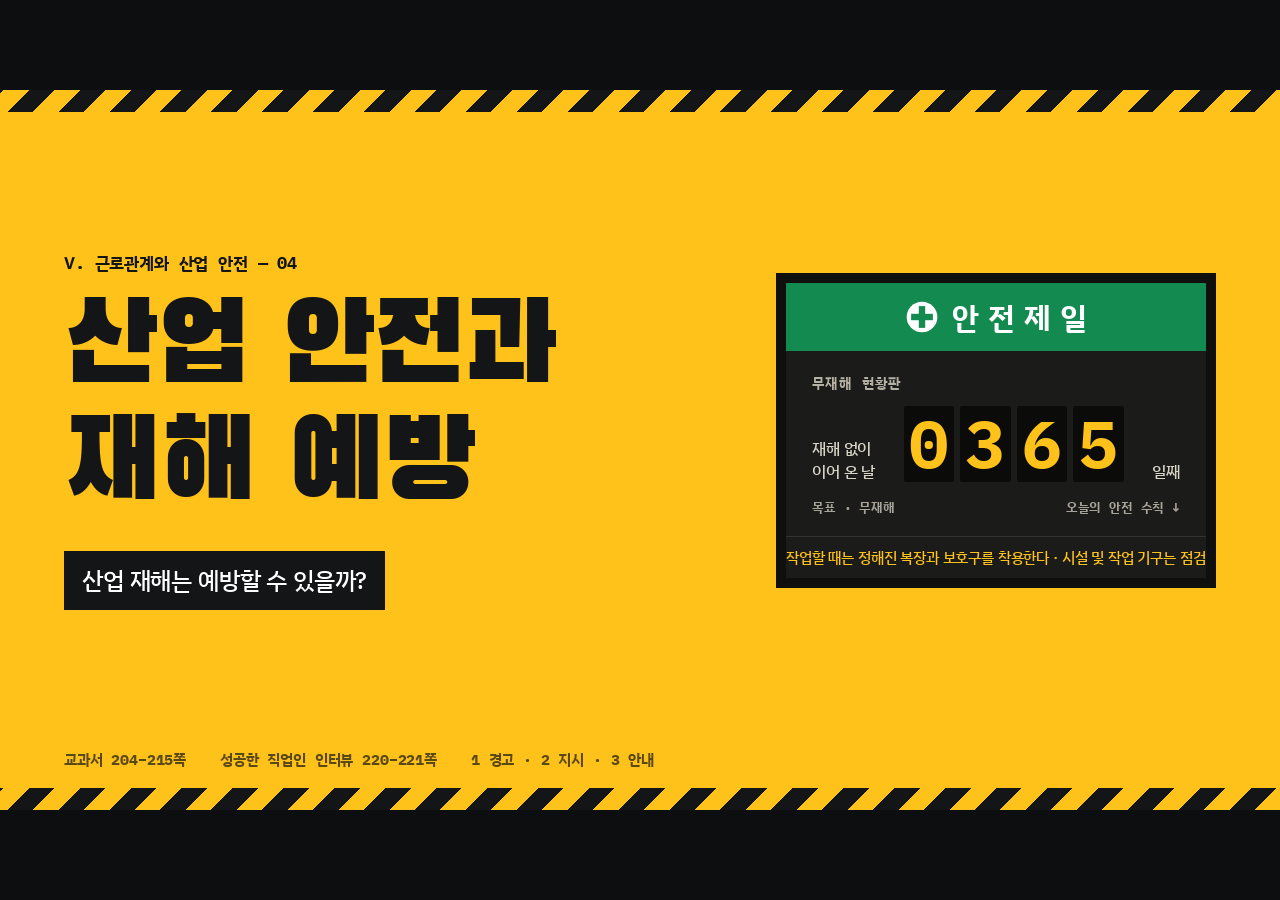
==== 3/index.html @ 1e66ebab "feat: 3차 발표 슬라이드를 추가한다 Co-Authored-By: Claude Opus 5.5 <noreply@anthropic.com>" ====
<!DOCTYPE html>
<html lang="ko">
<head>
<meta charset="UTF-8">
<meta name="viewport" content="width=device-width, initial-scale=1">
<title>산업 안전과 재해 예방</title>
<link rel="preconnect" href="https://fonts.googleapis.com">
<link rel="preconnect" href="https://fonts.gstatic.com" crossorigin>
<link rel="stylesheet" href="https://fonts.googleapis.com/css2?family=Black+Han+Sans&family=IBM+Plex+Mono:wght@500;700&family=IBM+Plex+Sans+KR:wght@400;500;700&family=Nanum+Pen+Script&display=swap">
<link rel="stylesheet" href="style.css">
</head>
<body>

<!-- 안전 표지 모양: 경고(삼각형) · 금지(빗금 원) · 지시(파란 원) · 안내(초록 사각형) -->
<svg width="0" height="0" style="position:absolute" aria-hidden="true">
  <symbol id="sg-warn" viewBox="0 0 100 90"><polygon points="50,7 95,84 5,84" fill="#ffc21a" stroke="#141517" stroke-width="7" stroke-linejoin="round"/></symbol>
  <symbol id="sg-warn-x" viewBox="0 0 100 90"><polygon points="50,7 95,84 5,84" fill="#ffc21a" stroke="#141517" stroke-width="7" stroke-linejoin="round"/><rect x="45" y="33" width="10" height="28" rx="2" fill="#141517"/><circle cx="50" cy="71" r="5.5" fill="#141517"/></symbol>
  <symbol id="sg-ban" viewBox="0 0 100 100"><circle cx="50" cy="50" r="42" fill="#fff" stroke="#e5483b" stroke-width="12"/><line x1="21" y1="21" x2="79" y2="79" stroke="#e5483b" stroke-width="12"/></symbol>
  <symbol id="sg-order" viewBox="0 0 100 100"><circle cx="50" cy="50" r="47" fill="#1f63c4"/><circle cx="50" cy="50" r="38" fill="none" stroke="#fff" stroke-width="4"/></symbol>
  <symbol id="sg-order-x" viewBox="0 0 100 100"><circle cx="50" cy="50" r="47" fill="#1f63c4"/><circle cx="50" cy="50" r="37" fill="none" stroke="#fff" stroke-width="5"/><rect x="45" y="27" width="10" height="30" rx="2" fill="#fff"/><circle cx="50" cy="69" r="5.5" fill="#fff"/></symbol>
  <symbol id="sg-guide" viewBox="0 0 100 100"><rect x="3" y="3" width="94" height="94" rx="6" fill="#128a50"/><rect x="12" y="12" width="76" height="76" rx="3" fill="none" stroke="#fff" stroke-width="4"/></symbol>
  <symbol id="sg-guide-x" viewBox="0 0 100 100"><rect x="3" y="3" width="94" height="94" rx="6" fill="#128a50"/><rect x="41" y="20" width="18" height="60" fill="#fff"/><rect x="20" y="41" width="60" height="18" fill="#fff"/></symbol>
  <symbol id="cross" viewBox="0 0 100 100"><circle cx="50" cy="50" r="48" fill="#fff"/><rect x="40" y="16" width="20" height="68" fill="#128a50"/><rect x="16" y="40" width="68" height="20" fill="#128a50"/></symbol>
</svg>

<div id="viewport">
<div id="stage">
<div class="wipe" id="wipe"></div>

<!-- 01 표지 -->
<section class="slide cover" data-title="표지" data-hook="board">
  <div class="hazard"></div>
  <div class="cov">
    <div>
      <div class="cov-kicker">Ⅴ. 근로관계와 산업 안전 — 04</div>
      <h1 class="cov-title" data-split>산업 안전과 재해 예방</h1>
      <p class="cov-q">산업 재해는 예방할 수 있을까?</p>
    </div>
    <div class="board">
      <div class="board-hd"><svg class="cross"><use href="#cross"/></svg>안전제일</div>
      <div class="board-body">
        <div class="board-label">무재해 현황판</div>
        <div class="board-row">
          <span class="board-cap">재해 없이<br>이어 온 날</span>
          <span class="odo" data-to="0365"></span>
          <span class="board-cap">일째</span>
        </div>
        <div class="board-foot"><span>목표 · 무재해</span><span>오늘의 안전 수칙 ↓</span></div>
      </div>
      <div class="ticker"><div class="ticker-track">
        <span>작업할 때는 정해진 복장과 보호구를 착용한다 · 시설 및 작업 기구는 점검 후 사용한다 · 작업장 주위 환경은 항상 정리한다 · 모든 전선은 전기가 통한다고 생각하고 주의한다 ·</span>
        <span>작업할 때는 정해진 복장과 보호구를 착용한다 · 시설 및 작업 기구는 점검 후 사용한다 · 작업장 주위 환경은 항상 정리한다 · 모든 전선은 전기가 통한다고 생각하고 주의한다 ·</span>
      </div></div>
    </div>
  </div>
  <div class="cov-info"><span>교과서 204–215쪽</span><span>성공한 직업인 인터뷰 220–221쪽</span><span>1 경고 · 2 지시 · 3 안내</span></div>
  <div class="hazard"></div>
</section>

<!-- 02 학습 목표 -->
<section class="slide" data-title="학습 목표">
  <aside class="rail">
    <div class="rail-top"><span class="rail-no"></span><span class="rail-sec">04 산업 안전과<br>재해 예방</span></div>
    <h1 class="rail-title" data-split>오늘 배울 세 가지</h1>
    <div class="rail-foot"><div class="rail-pg"><span>p.204</span></div><div class="rail-prog"></div></div>
  </aside>
  <main class="body center">
    <div class="grid" style="gap:12px">
      <div class="plate goal"><svg class="sg" viewBox="0 0 100 90"><use href="#sg-warn"/></svg><div><span class="tag" style="color:var(--warn)">01 · 경고 노랑</span><div class="t">안전사고의 형태와 원인을 알고 안전 수칙 및 안전 대책을 수립할 수 있다.</div></div></div>
      <div class="plate goal"><svg class="sg"><use href="#sg-order"/></svg><div><span class="tag" style="color:var(--order-hi)">02 · 지시 파랑</span><div class="t">산업 재해의 개념을 알고 예방 원칙과 대책을 수립할 수 있다.</div></div></div>
      <div class="plate goal"><svg class="sg"><use href="#sg-guide"/></svg><div><span class="tag" style="color:var(--guide-hi)">03 · 안내 초록</span><div class="t">산업 재해의 종류를 알고 산업 재해 처리 방법을 제시할 수 있다.</div></div></div>
    </div>
  </main>
</section>

<!-- 03 하인리히 법칙 -->
<section class="slide" data-title="하인리히 법칙" data-hook="heinrich">
  <aside class="rail">
    <div class="rail-top"><span class="rail-no"></span><span class="rail-sec">생각 열기</span></div>
    <h1 class="rail-title" data-split>1 : 29 : 300 하인리히 법칙</h1>
    <div class="rail-foot"><div class="rail-pg"><span>p.204</span><svg class="sg" viewBox="0 0 100 90"><use href="#sg-warn-x"/></svg></div><div class="rail-prog"></div></div>
  </aside>
  <main class="body center">
    <p class="small" style="margin-bottom:18px">1931년 미국의 보험 회사에 근무하던 <strong>하인리히</strong>가 산업 재해 사례를 분석해 발견한 통계적 규칙</p>
    <div class="hein">
      <ol class="hein-list">
        <li class="b300" data-build><span class="n" data-count="300" data-dur="1500">0</span><span class="k">무상해 사고<small>잠재적 징후 · NON-INJURY</small></span></li>
        <li class="b29" data-build><span class="n" data-count="29" data-dur="700">0</span><span class="k">경미한 부상<small>작은 사고 · MINOR INJURIES</small></span></li>
        <li class="b1" data-build><span class="n">1</span><span class="k">대형 참사<small>큰 사고 · MAJOR INJURY</small></span></li>
      </ol>
      <div>
        <div class="dots">
          <div class="grid-d"></div>
          <svg viewBox="0 0 400 300" id="dots29"></svg>
          <span class="ring" id="ring"></span>
          <span class="red" id="red"></span>
          <div class="veil"></div>
        </div>
        <div class="dots-cap"><span>● 300</span><span style="color:var(--orange)">● 29</span><span style="color:var(--ban)">● 1</span></div>
      </div>
    </div>
    <div class="hein-note" data-build><p>큰 사고 전에는 같은 원인으로 <b>수십 번의 작은 사고와 수백 번의 징후</b>가 먼저 나타난다. 예방할 기회를 무시했기 때문에 더 큰 참사가 일어난다. → <b>사전 대응의 필요성</b></p></div>
  </main>
</section>

<!-- 04 단원 1 -->
<section class="slide section" data-title="1. 안전사고의 형태와 대책" data-sec="warn">
  <div class="hazard"></div>
  <div class="sec-inner">
    <div class="sec-left">
      <div class="sec-kicker">PART 1 · 경고 · p.205–209</div>
      <div class="sec-big">01</div>
      <h1 class="sec-title" data-split>안전사고의 형태와 대책</h1>
      <p class="sec-think"><b>THINK</b>자주 발생하는 산업 안전사고는 무엇일까?</p>
    </div>
    <div class="sec-right">
      <div class="sec-sign"><svg viewBox="0 0 100 90"><use href="#sg-warn-x"/></svg></div>
      <ol class="sec-toc"><li>안전사고의 원인</li><li>안전 보건 표지</li><li>안전 수칙</li><li>사고 형태별 대책</li><li>탐구</li></ol>
    </div>
  </div>
  <div class="hazard"></div>
</section>

<!-- 05 안전사고의 원인 -->
<section class="slide" data-title="안전사고의 원인" data-sec="warn">
  <aside class="rail">
    <div class="rail-top"><span class="rail-no"></span><span class="rail-sec">1 안전사고의<br>형태와 대책</span></div>
    <h1 class="rail-title" data-split>안전사고는 왜 일어날까?</h1>
    <div class="rail-foot"><div class="rail-pg"><span>p.205</span></div><div class="rail-prog"></div></div>
  </aside>
  <main class="body">
    <p class="lead"><strong>안전사고</strong>란 위험이 발생할 수 있는 공장이나 작업장 등에서 <span class="hl">안전 교육이 부족</span>하거나 <span class="hl">사람의 부주의</span>로 발생하는 사고이다. 미리 준비하고 관련 사항을 충분히 숙지한다면 예방할 수 있다.</p>
    <div class="cause">
      <div class="plate" data-build><span class="tag">FACTOR 1</span><h2>인적 요인</h2><p>근로자의 부주의, 체력 저하 등</p></div>
      <div class="plate" data-build><span class="tag">FACTOR 2</span><h2>환경적 요인</h2><p>작업장 내 시설의 결함 및 노후화, 생산 공정의 오류 등</p></div>
      <div class="plate" data-build><span class="tag">FACTOR 3</span><h2>관리적 요인</h2><p>안전 교육 부족, 작업 관리 불량, 결격자 채용 등</p></div>
    </div>
    <div class="term" style="margin-top:auto"><span class="tt">부주의</span><p>안전 장치 점검 소홀, 위험 장소 접근, 보호구 미착용 등</p></div>
  </main>
</section>

<!-- 06 안전 보건 표지 -->
<section class="slide" data-title="안전 보건 표지" data-sec="warn">
  <aside class="rail">
    <div class="rail-top"><span class="rail-no"></span><span class="rail-sec">1 안전사고의<br>형태와 대책</span></div>
    <h1 class="rail-title" data-split>표지의 색에는 뜻이 있다</h1>
    <div class="rail-foot"><div class="rail-pg"><span>p.205</span></div><div class="rail-prog"></div></div>
  </aside>
  <main class="body">
    <p class="lead" style="font-size:21px"><strong>산업 안전의 목적</strong> — 작업장의 안전을 도모하여 근로자를 재해로부터 보호하고 기업의 손실을 방지하는 것. 그래서 위험한 곳에는 <span class="hl">안전 보건 표지</span>를 단다.</p>
    <div class="signs">
      <div class="sign-card" style="--c:var(--ban)"><svg class="sg"><use href="#sg-ban"/></svg><h3>금지</h3><p>하면 안 되는 행동</p><span class="ex">예) 출입 금지, 화기 금지</span></div>
      <div class="sign-card" style="--c:var(--warn)"><svg class="sg" viewBox="0 0 100 90"><use href="#sg-warn-x"/></svg><h3>경고</h3><p>위험이 있으니 주의할 것</p><span class="ex">예) 감전 위험, 낙하물 경고</span></div>
      <div class="sign-card" style="--c:var(--order-hi)"><svg class="sg"><use href="#sg-order-x"/></svg><h3>지시</h3><p>반드시 해야 하는 행동</p><span class="ex">예) 안전모 착용, 보안경 착용</span></div>
      <div class="sign-card" style="--c:var(--guide-hi)"><svg class="sg"><use href="#sg-guide-x"/></svg><h3>안내</h3><p>안전과 관련된 위치 안내</p><span class="ex">예) 응급 구호, 비상구</span></div>
    </div>
    <div class="term" style="margin-top:auto"><span class="tt">안전 보건 표지</span><p>근로자의 안전과 보건을 위한 지시·안내 등을 그림·기호·글자로 표시한 것. 산업 재해를 일으킬 우려가 있는 작업장의 특정 장소와 물체에 설치·부착한다.</p></div>
  </main>
</section>

<!-- 07 일반 안전 수칙 -->
<section class="slide" data-title="일반 안전 수칙" data-sec="warn">
  <aside class="rail">
    <div class="rail-top"><span class="rail-no"></span><span class="rail-sec">1 안전사고의<br>형태와 대책</span></div>
    <h1 class="rail-title" data-split>이것만은 꼭 지켜 주세요</h1>
    <div class="rail-foot"><div class="rail-pg"><span>p.205</span></div><div class="rail-prog"></div></div>
  </aside>
  <main class="body center">
    <p class="small muted" style="margin-bottom:14px">안전은 아무리 강조해도 지나치지 않으니, 작은 규칙이라도 반드시 준수해야 한다.</p>
    <ol class="checks">
      <li><span class="box"></span><span><span class="num">01</span>작업할 때는 정해진 복장과 보호구를 착용한다.</span></li>
      <li><span class="box"></span><span><span class="num">02</span>시설 및 작업 기구는 점검 후 사용한다.</span></li>
      <li><span class="box"></span><span><span class="num">03</span>작업장 주위 환경은 항상 정리한다.</span></li>
      <li><span class="box"></span><span><span class="num">04</span>인화 물질이나 폭발물이 있는 장소에서는 절대 화기 취급을 하지 않는다.</span></li>
      <li><span class="box"></span><span><span class="num">05</span>위험 표시 구역은 담당자 외에는 허가 없이 출입하지 않는다.</span></li>
      <li><span class="box"></span><span><span class="num">06</span>모든 기계는 담당자 이외에는 취급하지 않는다.</span></li>
      <li><span class="box"></span><span><span class="num">07</span>현장에서는 장난하거나 뛰어다녀서는 안 된다.</span></li>
      <li><span class="box"></span><span><span class="num">08</span>모든 전선은 전기가 통한다고 생각하고 주의한다.</span></li>
      <li><span class="box"></span><span><span class="num">09</span>기계 가동 중 기계에 대한 청소, 정비, 칩 제거 등을 하지 않는다.</span></li>
      <li><span class="box"></span><span><span class="num">10</span>사전 승인 없이 화기 취급은 절대 하지 않는다.</span></li>
      <li><span class="box"></span><span><span class="num">11</span>작업대와 공구함, 서랍 등은 항상 정리정돈한다.</span></li>
      <li><span class="box"></span><span><span class="num">12</span>교대 시에는 작업 내용을 확실하게 인수인계한다.</span></li>
    </ol>
  </main>
</section>

<!-- 08 다양한 안전 수칙 ① -->
<section class="slide" data-title="다양한 안전 수칙 ①" data-sec="warn">
  <aside class="rail">
    <div class="rail-top"><span class="rail-no"></span><span class="rail-sec">알아보기<br>다양한 안전 수칙</span></div>
    <h1 class="rail-title" data-split>현장마다 다른 안전 수칙 ①</h1>
    <div class="rail-foot"><div class="rail-pg"><span>p.206</span></div><div class="rail-prog"></div></div>
  </aside>
  <main class="body">
    <div class="fields">
      <div class="field">
        <div class="field-hd">기계 설비</div>
        <ul class="dash">
          <li>자기 담당 외에는 기계를 작동시키지 않고 손을 대지 않는다.</li>
          <li>움직이는 기계를 둔 채 다른 일을 하면 위험하므로, 기계가 완전히 정지한 다음 자리를 뜬다.</li>
          <li>정전이 되면 우선 스위치를 내린다.</li>
          <li>기계 가동 시에는 소매가 긴 옷, 넥타이, 장갑, 반지를 착용하지 않는다.</li>
          <li>고장 중인 기계는 '고장, 사용 금지' 표지를 붙여 둔다.</li>
        </ul>
      </div>
      <div class="field">
        <div class="field-hd">전기</div>
        <ul class="dash">
          <li>물 묻은 손으로 전자 기계나 기구를 조작하지 않는다.</li>
          <li>누전 차단기는 월 1회 이상 직접 시험하여 동작하지 않으면 교체한다.</li>
          <li>문어발식 배선으로 한 번에 많은 기구를 쓰면 코드가 과열되어 위험하다.</li>
          <li>습기가 있는 장소에는 감전 예방을 위해 반드시 접지 시설을 한다.</li>
          <li>전기 공사는 정부 면허 전문 공사업체에 의뢰한다.</li>
        </ul>
      </div>
      <div class="field">
        <div class="field-hd">건설</div>
        <ul class="dash">
          <li>안전 조회에 참석해 안전 구호를 외치거나 안전사고 사례를 접하며 안전 의식을 높인다.</li>
          <li>작업 현장에서는 지정된 통로를 이용한다.</li>
          <li>출입 통제 구역은 허가된 자만 출입할 수 있다.</li>
          <li>안전모, 안전화 등 개인 보호구를 반드시 착용한다.</li>
          <li>추락 위험이 있는 곳은 안전대를 걸고 작업한다.</li>
        </ul>
      </div>
    </div>
  </main>
</section>

<!-- 09 다양한 안전 수칙 ② -->
<section class="slide" data-title="다양한 안전 수칙 ②" data-sec="warn">
  <aside class="rail">
    <div class="rail-top"><span class="rail-no"></span><span class="rail-sec">알아보기<br>다양한 안전 수칙</span></div>
    <h1 class="rail-title" data-split>현장마다 다른 안전 수칙 ②</h1>
    <div class="rail-foot"><div class="rail-pg"><span>p.206–207</span></div><div class="rail-prog"></div></div>
  </aside>
  <main class="body">
    <div class="fields">
      <div class="field">
        <div class="field-hd">수산 · 해운</div>
        <ul class="dash">
          <li>양식장, 선박 등 작업장에서는 절대 뛰지 않는다.</li>
          <li>물 밖에서는 워터 슈즈를, 요트 작업 시에는 반드시 구명조끼를 착용한다.</li>
          <li>사용 방법을 모르는 장비는 착용하지 않는다.</li>
          <li>지정된 통로로 이동하며, 선내 안전 규칙을 준수한다.</li>
          <li>상하역 작업 시 2인 1조로 작업한다.</li>
        </ul>
      </div>
      <div class="field">
        <div class="field-hd">감정 노동</div>
        <ul class="dash">
          <li>직군별 대응 매뉴얼을 개발하고 정기적인 근로자 교육을 실시한다.</li>
          <li>전담 인력을 지정하고 휴게 시설, 상담 시설을 마련한다.</li>
          <li>순환 근무, 주기적인 정신 건강 모니터링을 실시한다.</li>
          <li>근로자는 자기만의 감정 관리법을 마련한다.</li>
        </ul>
        <div class="term"><span class="tt">감정 노동</span><p>실제적 감정을 속이고 직무나 환경에 맞추어 고객을 상대해야 하는 노동</p></div>
      </div>
      <div class="field">
        <div class="field-hd">조리</div>
        <ul class="dash">
          <li>미끄럼 주의, 화상 주의 등 경고 표지를 부착한다.</li>
          <li>바닥의 물기를 수시로 제거하고, 미끄럼 방지 장화를 착용한다.</li>
          <li>찌꺼기 제거 시 전원을 차단하고, 기계에 말려 들어가지 않도록 장갑 착용을 금지한다.</li>
          <li>20kg을 초과하는 식자재는 나눠서 들거나 보조 기구를 활용한다.</li>
        </ul>
      </div>
    </div>
  </main>
</section>

<!-- 10 개인 보호구 -->
<section class="slide" data-title="개인 보호구" data-sec="warn">
  <aside class="rail">
    <div class="rail-top"><span class="rail-no"></span><span class="rail-sec">알아보기<br>개인 보호구</span></div>
    <h1 class="rail-title" data-split>파란 원은 반드시 착용</h1>
    <div class="rail-foot"><div class="rail-pg"><span>p.206</span><svg class="sg"><use href="#sg-order-x"/></svg></div><div class="rail-prog"></div></div>
  </aside>
  <main class="body center">
    <p class="lead" style="font-size:21px">지시 표지는 <span class="hl" style="color:var(--order-hi)">반드시 해야 하는 행동</span>을 알린다. 현장에 들어가기 전, 머리부터 발끝까지 보호구를 갖춘다.</p>
    <div class="ppe">
      <div class="ppe-item"><span class="ppe-sign">안전모</span><b>머리</b><p>떨어지는 물체, 부딪힘</p></div>
      <div class="ppe-item"><span class="ppe-sign">보안경</span><b>눈</b><p>튀는 파편, 칩</p></div>
      <div class="ppe-item"><span class="ppe-sign">귀마개</span><b>귀</b><p>큰 소음</p></div>
      <div class="ppe-item"><span class="ppe-sign">방독<br>마스크</span><b>호흡</b><p>유해 가스, 분진</p></div>
      <div class="ppe-item"><span class="ppe-sign">안전<br>장갑</span><b>손</b><p>베임, 감전</p></div>
      <div class="ppe-item"><span class="ppe-sign">안전<br>조끼</span><b>몸</b><p>눈에 잘 띄게</p></div>
      <div class="ppe-item"><span class="ppe-sign">안전화</span><b>발</b><p>찔림, 미끄러짐</p></div>
      <div class="ppe-item"><span class="ppe-sign">안전대</span><b>높은 곳</b><p>떨어짐(추락)</p></div>
    </div>
  </main>
</section>

<!-- 11 사고 형태 ① -->
<section class="slide" data-title="사고 형태와 대책 ①" data-sec="warn">
  <aside class="rail">
    <div class="rail-top"><span class="rail-no"></span><span class="rail-sec">1 안전사고의<br>형태와 대책</span></div>
    <h1 class="rail-title" data-split>사고의 형태와 대책 ①</h1>
    <div class="rail-foot"><div class="rail-pg"><span>p.208</span></div><div class="rail-prog"></div></div>
  </aside>
  <main class="body center">
    <div class="acc">
      <div class="acc-row">
        <div class="acc-kind"><svg class="sg" viewBox="0 0 100 90"><use href="#sg-warn-x"/></svg><b>떨어짐</b><small>추락</small></div>
        <div><span class="tag cause">발생 원인</span><ul class="dash c-cause"><li>떨어짐 방지 및 개구부 등의 방호 조치 미흡</li><li>안전 시설 및 위험 안내 표지 미흡</li><li>보호구 미착용</li></ul></div>
        <div><span class="tag fix">예방 대책</span><ul class="dash c-fix"><li>작업 발판, 안전 난간 등 안전 시설 설치</li><li>개구부에 덮개 설치</li><li>안전대, 안전모 등 개인 보호구 착용</li></ul></div>
      </div>
      <div class="acc-row">
        <div class="acc-kind"><svg class="sg" viewBox="0 0 100 90"><use href="#sg-warn-x"/></svg><b>끼임</b><small>협착</small></div>
        <div><span class="tag cause">발생 원인</span><ul class="dash c-cause"><li>방호 장치 미설치</li><li>기계 장비의 결함</li><li>기계 수리·점검 시 전원 차단 미실시</li></ul></div>
        <div><span class="tag fix">예방 대책</span><ul class="dash c-fix"><li>기계 정비 및 보수</li><li>작업 지휘자 배치</li><li>끼임 위험이 있는 곳은 방호 덮개 등 설치</li></ul></div>
      </div>
      <div class="acc-row">
        <div class="acc-kind"><svg class="sg" viewBox="0 0 100 90"><use href="#sg-warn-x"/></svg><b>부딪힘</b><small>충돌</small></div>
        <div><span class="tag cause">발생 원인</span><ul class="dash c-cause"><li>작업자가 지정된 통로로 이동하지 않음</li><li>앞을 보지 못하는 등 주위를 잘 살피지 않음</li></ul></div>
        <div><span class="tag fix">예방 대책</span><ul class="dash c-fix"><li>안전 표지판 설치, 보행자 통로 확보</li><li>후진 경보기·후방 감지기 설치, 제한 속도 지정</li></ul></div>
      </div>
      <div class="acc-row">
        <div class="acc-kind"><svg class="sg" viewBox="0 0 100 90"><use href="#sg-warn-x"/></svg><b>물체에 맞음</b></div>
        <div><span class="tag cause">발생 원인</span><ul class="dash c-cause"><li>방호 덮개 미설치</li><li>작업 전 장비 점검 미실시</li></ul></div>
        <div><span class="tag fix">예방 대책</span><ul class="dash c-fix"><li>자재 관리 철저히 하기</li><li>안전 덮개 설치, 기계 점검 및 개인 보호구 착용</li></ul></div>
      </div>
    </div>
    <p class="small muted" style="margin-top:10px; font-size:14px">방호 = 보호 장치</p>
  </main>
</section>

<!-- 12 사고 형태 ② -->
<section class="slide" data-title="사고 형태와 대책 ②" data-sec="warn">
  <aside class="rail">
    <div class="rail-top"><span class="rail-no"></span><span class="rail-sec">1 안전사고의<br>형태와 대책</span></div>
    <h1 class="rail-title" data-split>사고의 형태와 대책 ②</h1>
    <div class="rail-foot"><div class="rail-pg"><span>p.208</span></div><div class="rail-prog"></div></div>
  </aside>
  <main class="body center">
    <div class="acc">
      <div class="acc-row">
        <div class="acc-kind"><svg class="sg" viewBox="0 0 100 90"><use href="#sg-warn-x"/></svg><b>절단·베임·찔림</b></div>
        <div><span class="tag cause">발생 원인</span><ul class="dash c-cause"><li>조리 기구에 의한 절단, 베임, 찔림</li><li>절단기 사용 전 칼날 및 이물질 등 상태 미점검</li></ul></div>
        <div><span class="tag fix">예방 대책</span><ul class="dash c-fix"><li>도구를 잘 보이는 공간에 안전하게 배치</li><li>쇠그물 앞치마, 베임 방지 장갑 착용</li><li>냉동 식자재는 충분히 해동 후 사용</li></ul></div>
      </div>
      <div class="acc-row">
        <div class="acc-kind"><svg class="sg" viewBox="0 0 100 90"><use href="#sg-warn-x"/></svg><b>넘어짐</b></div>
        <div><span class="tag cause">발생 원인</span><ul class="dash c-cause"><li>시야를 가릴 정도의 과도한 짐 운반</li><li>통로나 바닥의 돌출부, 물건, 물기 등</li></ul></div>
        <div><span class="tag fix">예방 대책</span><ul class="dash c-fix"><li>장애물 제거, 정리 정돈 등</li><li>위험 요소가 눈에 띄게 시야 확보</li><li>미끄럼 방지 작업화 착용, 작업 절차 준수</li></ul></div>
      </div>
      <div class="acc-row">
        <div class="acc-kind"><svg class="sg" viewBox="0 0 100 90"><use href="#sg-warn-x"/></svg><b>질식</b></div>
        <div><span class="tag cause">발생 원인</span><ul class="dash c-cause"><li>환기 또는 호흡용 보호구 미착용</li><li>유해 가스, 산소 농도 미측정</li><li>안전 담당자 미지정</li></ul></div>
        <div><span class="tag fix">예방 대책</span><ul class="dash c-fix"><li>작업 전후 유해 가스 농도 수시 확인</li><li>작업 중 환기팬으로 충분히 환기</li><li>송기 마스크, 방독면 등 안전 장비 착용</li></ul></div>
      </div>
      <div class="acc-row">
        <div class="acc-kind"><svg class="sg" viewBox="0 0 100 90"><use href="#sg-warn-x"/></svg><b>화재·화상</b></div>
        <div><span class="tag cause">발생 원인</span><ul class="dash c-cause"><li>인화성 물질의 누출 여부 미확인</li><li>잔류 인화성 물질 확인 미흡</li><li>개인 보호구 미착용</li></ul></div>
        <div><span class="tag fix">예방 대책</span><ul class="dash c-fix"><li>기계, 기구, 약품에 대한 안전 수칙 숙지</li><li>설비 주변 안전 표지 부착</li><li>개인 안전 보호구 착용</li></ul></div>
      </div>
    </div>
  </main>
</section>

<!-- 13 탐구: 사고 보고서 -->
<section class="slide" data-title="탐구: 안전사고 발생 시 대책" data-sec="warn">
  <aside class="rail">
    <div class="rail-top"><span class="rail-no"></span><span class="rail-sec">생각을 키우는<br>탐구</span></div>
    <h1 class="rail-title" data-split>상황별 원인과 대책 찾기</h1>
    <div class="rail-foot"><div class="rail-pg"><span>p.209</span></div><div class="rail-prog"></div></div>
  </aside>
  <main class="body center">
    <div class="paper">
      <div class="form-top">
        <div class="form-title">안전사고 보고서</div>
        <div class="form-meta"><div><span>작성</span><em>발표자</em></div><div><span>확인</span><em></em></div></div>
      </div>
      <div class="form-row head"><span style="border-right:1.5px solid var(--ink)">상황</span><div class="ans"><span>발생 원인</span><span>예방 대책</span></div></div>
      <div class="form-row">
        <div class="form-case"><b>상황 1</b>화학 약품 밀폐를 제대로 하지 않아 폭발한 경우</div>
        <div class="ans" data-build><p class="pen">약품 용기 밀폐·보관 소홀, 인화성 물질 누출 미확인</p><p class="pen">사용 후 밀폐 확인, 지정 장소 보관, 경고 표지 부착</p></div>
      </div>
      <div class="form-row">
        <div class="form-case"><b>상황 2</b>고장 난 기계인 줄 모르고 가동시키다 스파크가 일어난 경우</div>
        <div class="ans" data-build><p class="pen">'고장, 사용 금지' 표지 미부착, 사용 전 점검 미실시</p><p class="pen">고장 기계에 표지 부착, 사용 전 반드시 점검</p></div>
      </div>
      <div class="form-row">
        <div class="form-case"><b>상황 3</b>오토바이 배달 종사자가 혼잡한 차 사이를 지나다 접촉 사고가 난 경우</div>
        <div class="ans" data-build><p class="pen">차 사이 무리한 주행, 주위를 잘 살피지 않음</p><p class="pen">지정 차로·제한 속도 준수, 안전모 등 보호구 착용</p></div>
      </div>
      <div class="form-row">
        <div class="form-case"><b>상황 4</b>젖은 손으로 플러그를 만지다 감전된 경우</div>
        <div class="ans" data-build><p class="pen">물 묻은 손으로 전기 기구를 조작함</p><p class="pen">물기를 닦고 조작, 누전 차단기 점검, 접지 시설</p></div>
      </div>
    </div>
    <p class="small muted" style="margin-top:16px; font-size:14px">파란 글씨는 예시 답안 · 206–208쪽의 수칙과 대책에서 찾았다.</p>
  </main>
</section>

<!-- 14 단원 2 -->
<section class="slide section" data-title="2. 산업 재해의 개념과 예방" data-sec="order">
  <div class="hazard"></div>
  <div class="sec-inner">
    <div class="sec-left">
      <div class="sec-kicker">PART 2 · 지시 · p.210–211</div>
      <div class="sec-big">02</div>
      <h1 class="sec-title" data-split>산업 재해의 개념과 예방</h1>
      <p class="sec-think"><b>THINK</b>산업 재해를 예방하는 방법이 있을까?</p>
    </div>
    <div class="sec-right">
      <div class="sec-sign"><svg viewBox="0 0 100 100"><use href="#sg-order-x"/></svg></div>
      <ol class="sec-toc"><li>산업 재해의 의미</li><li>관련 법</li><li>예방 4원칙과 3E</li><li>예방 대책 5단계</li></ol>
    </div>
  </div>
  <div class="hazard"></div>
</section>

<!-- 15 산업 재해의 의미 -->
<section class="slide" data-title="산업 재해의 의미" data-sec="order">
  <aside class="rail">
    <div class="rail-top"><span class="rail-no"></span><span class="rail-sec">2 산업 재해의<br>개념과 예방</span></div>
    <h1 class="rail-title" data-split>산업 재해란?</h1>
    <div class="rail-foot"><div class="rail-pg"><span>p.210</span></div><div class="rail-prog"></div></div>
  </aside>
  <main class="body center">
    <span class="tag" style="margin-bottom:10px">DEFINITION</span>
    <p class="def">작업 환경 또는 작업 행동과 같이 <span class="hl">업무상 발생하는</span> 근로자의 <span class="hl">신체적·정신적 피해</span></p>
    <p class="small muted" style="margin:10px 0 34px">사망, 부상, 질병 등이 모두 포함된다.</p>
    <span class="tag" style="margin-bottom:10px">예방을 위해 필요한 것</span>
    <div class="who">
      <div class="plate top" data-build><span class="tag">근로자</span><p>안전 생활 수칙 준수</p></div>
      <div class="plate top" data-build><span class="tag">사업자</span><p>안전사고 예방을 위한 환경 마련</p></div>
      <div class="plate top" data-build><span class="tag">국가</span><p>법과 제도 정비 등 규정 강화와 환경 구축</p></div>
    </div>
  </main>
</section>

<!-- 16 법 -->
<section class="slide" data-title="산업 재해 관련 법" data-sec="order">
  <aside class="rail">
    <div class="rail-top"><span class="rail-no"></span><span class="rail-sec">2 산업 재해의<br>개념과 예방</span></div>
    <h1 class="rail-title" data-split>법으로 근로자를 지킨다</h1>
    <div class="rail-foot"><div class="rail-pg"><span>p.210</span></div><div class="rail-prog"></div></div>
  </aside>
  <main class="body center">
    <div class="grid" style="gap:14px">
      <div class="plate law"><div><span class="chip order">기준을 세운다</span><h2>산업 안전 보건법</h2></div><p>산업 안전과 보건에 관한 <strong>기준을 확립</strong>하여 근로자의 산업 재해를 예방하도록 규정한 대표적인 법</p></div>
      <div class="plate law"><div><span class="chip ban">책임을 묻는다</span><h2>중대재해 처벌법</h2><span class="short">중대재해 처벌 등에 관한 법률</span></div><div><p>재해 정도가 심하거나 다수의 재해자가 발생하는 <strong>중대재해</strong>를 막기 위한 법</p><p class="small" style="margin-top:10px">안전·보건 조치 의무를 위반하여 중대 산업 재해에 이르게 한 사업주, 경영 책임자, 공무원, 법인을 처벌한다.</p></div></div>
    </div>
    <p class="small muted" style="margin-top:18px">→ 근로자의 건강한 삶의 질 향상을 위한 실질적인 법 제도</p>
  </main>
</section>

<!-- 17 4원칙 · 3E -->
<section class="slide" data-title="산업 재해 예방의 4원칙" data-sec="order">
  <aside class="rail">
    <div class="rail-top"><span class="rail-no"></span><span class="rail-sec">2 산업 재해의<br>개념과 예방</span></div>
    <h1 class="rail-title" data-split>예방의 4원칙과 3E</h1>
    <div class="rail-foot"><div class="rail-pg"><span>p.210</span></div><div class="rail-prog"></div></div>
  </aside>
  <main class="body center">
    <p class="small" style="margin-bottom:16px">보상도 중요하지만, 더 중요한 것은 사고를 <strong>미리 막는</strong> 예방 원칙을 지키려는 노력이다.</p>
    <div class="prin">
      <div class="plate"><span class="no">1</span><div><h3>손실 우연의 원칙</h3><p>재해 손실의 크기는 정해진 것이 아니라, 사고 당시의 상황과 개인적 특징, 보호구 착용 등 우연에 의해 결정된다.</p></div></div>
      <div class="plate"><span class="no">2</span><div><h3>원인 계기의 원칙</h3><p>재해의 발생에는 반드시 필연적인 원인이 있다.</p></div></div>
      <div class="plate"><span class="no">3</span><div><h3>예방 가능의 원칙</h3><p>산업 재해는 원인만 제거되면 예방이 가능하다.</p></div></div>
      <div class="plate"><span class="no">4</span><div><h3>대책 선정의 원칙</h3><p>산업 재해 예방을 위한 안전 대책은 존재하며, 반드시 적용해야 한다.</p></div></div>
    </div>
    <div class="three-e" data-build>
      <div class="te-hd">④ 대책 선정 →<br>3E 대책</div>
      <div class="e-col"><span class="E">E</span><b>교육적 대책</b><small>EDUCATIONAL</small><p>안전 교육과 훈련 실시</p></div>
      <div class="e-col"><span class="E">E</span><b>기술적 대책</b><small>ENGINEERING</small><p>설비, 환경, 작업 방법 개선</p></div>
      <div class="e-col"><span class="E">E</span><b>규제적 대책</b><small>ENFORCEMENT</small><p>엄격한 규칙에 의한 제도 시행</p></div>
    </div>
  </main>
</section>

<!-- 18 불안전한 행동 + 상태 -->
<section class="slide" data-title="산업 재해 예방 대책" data-sec="order">
  <aside class="rail">
    <div class="rail-top"><span class="rail-no"></span><span class="rail-sec">2 산업 재해의<br>개념과 예방</span></div>
    <h1 class="rail-title" data-split>원인이 분명하면 막을 수 있다</h1>
    <div class="rail-foot"><div class="rail-pg"><span>p.211</span></div><div class="rail-prog"></div></div>
  </aside>
  <main class="body">
    <div class="facts">
      <div class="plate top"><span class="tag">재해가 가장 많이 발생하는 분야</span><div class="big-word">제조업 · 건설업</div><p class="small muted" style="margin-top:6px">최근에는 보건·복지, 음식·숙박업 등으로 넓어지고 있다.</p></div>
      <div class="plate top"><span class="tag">새로운 형태의 산업 재해</span><p style="font-size:19px; color:var(--text); margin-top:8px; line-height:1.5">4차 산업 혁명으로 과학 기술과 인간의 협업에서 생기는 <span class="hl">시스템 오작동</span> 등이 늘고 있다.</p></div>
    </div>
    <div class="eq">
      <div class="plate" data-build><h3>불안전한 행동</h3><p>위험 장소 접근, 위험물 취급 부주의, 보호 장비 미착용 등 근로자 개인의 불안전한 행동</p></div>
      <div class="eq-op" data-build>+</div>
      <div class="plate" data-build><h3>불안전한 상태</h3><p>시설물 결함, 소방 기구의 미확보, 생산 공정의 결함 등 환경적 결함</p></div>
      <div class="eq-op" data-build>=</div>
      <div class="eq-res" data-build><b>산업 재해</b><p>원인이 분명하고 예측되는 만큼 예방 대책으로 막을 수 있다.</p></div>
    </div>
    <div class="term" style="margin-top:auto"><span class="tt">스마트 안전 장비</span><p>정보 통신 기술(ICT), 인공 지능, 빅 데이터, 사물 인터넷 등을 활용한 안전 관리 · 예) 웨어러블 스마트 에어백, 스마트 안전모</p></div>
  </main>
</section>

<!-- 19 예방 대책 5단계 -->
<section class="slide" data-title="예방 대책 5단계" data-sec="order">
  <aside class="rail">
    <div class="rail-top"><span class="rail-no"></span><span class="rail-sec">2 산업 재해의<br>개념과 예방</span></div>
    <h1 class="rail-title" data-split>예방 대책 5단계</h1>
    <div class="rail-foot"><div class="rail-pg"><span>p.211</span></div><div class="rail-prog"></div></div>
  </aside>
  <main class="body center">
    <p class="small" style="margin-bottom:16px">하나씩 결재를 받듯이, 앞 단계가 끝나야 다음 단계로 넘어간다.</p>
    <div class="paper sign-off">
      <div class="so-col" data-build><div class="so-hd"><span class="st">STEP 1</span><b>안전 관리 조직</b></div><div class="so-stamp"><span class="stamp"><small>1단계</small>조직</span></div><p class="so-desc">안전 관리를 추진하기 위한 조직을 구성하고, 안전 활동 시행 방침과 계획을 수립한다.</p></div>
      <div class="so-col" data-build><div class="so-hd"><span class="st">STEP 2</span><b>사실의 발견</b></div><div class="so-stamp"><span class="stamp"><small>2단계</small>발견</span></div><p class="so-desc">사고 조사, 안전 점검, 현장 분석, 위험성 평가, 연구 등으로 불안전 요소를 발견한다.</p></div>
      <div class="so-col" data-build><div class="so-hd"><span class="st">STEP 3</span><b>분석 평가</b></div><div class="so-stamp"><span class="stamp"><small>3단계</small>평가</span></div><p class="so-desc">사고 보고서, 현장 조사 및 감독의 적절성, 장비 상태 등 작업 조건을 분석해 원인을 밝힌다.</p></div>
      <div class="so-col" data-build><div class="so-hd"><span class="st">STEP 4</span><b>시정책의 선정</b></div><div class="so-stamp"><span class="stamp"><small>4단계</small>선정</span></div><p class="so-desc">기술적 개선, 인사 관리, 안전 규정 정비, 안전 교육 방법 개선 등을 정한다.</p></div>
      <div class="so-col" data-build><div class="so-hd"><span class="st">STEP 5</span><b>시정책의 적용</b></div><div class="so-stamp"><span class="stamp"><small>5단계</small>적용</span></div><p class="so-desc">선정된 시정책을 점검해 그 결과를 평가하고 조치한다.</p></div>
    </div>
    <div class="term" style="margin-top:22px"><span class="tt">시정책</span><p>잘못된 것을 바로잡는 정책</p></div>
  </main>
</section>

<!-- 20 단원 3 -->
<section class="slide section" data-title="3. 산업 재해의 종류와 처리 방법" data-sec="guide">
  <div class="hazard"></div>
  <div class="sec-inner">
    <div class="sec-left">
      <div class="sec-kicker">PART 3 · 안내 · p.212–213</div>
      <div class="sec-big">03</div>
      <h1 class="sec-title" data-split>산업 재해의 종류와 처리 방법</h1>
      <p class="sec-think"><b>THINK</b>산업 재해가 발생하면 어떻게 해야 할까?</p>
    </div>
    <div class="sec-right">
      <div class="sec-sign"><svg viewBox="0 0 100 100"><use href="#sg-guide-x"/></svg></div>
      <ol class="sec-toc"><li>산업 재해의 종류</li><li>업무상 사고</li><li>인정 기준</li><li>처리 절차</li></ol>
    </div>
  </div>
  <div class="hazard"></div>
</section>

<!-- 21 산업 재해의 종류 -->
<section class="slide" data-title="산업 재해의 종류" data-sec="guide">
  <aside class="rail">
    <div class="rail-top"><span class="rail-no"></span><span class="rail-sec">3 산업 재해의<br>종류와 처리 방법</span></div>
    <h1 class="rail-title" data-split>산업 재해의 세 종류</h1>
    <div class="rail-foot"><div class="rail-pg"><span>p.212–213</span></div><div class="rail-prog"></div></div>
  </aside>
  <main class="body">
    <p class="small" style="margin-bottom:18px"><strong>산업 재해 보상 보험법</strong>은 업무상으로 발생한 재해를 산업 재해로 인정하고 있다.</p>
    <div class="kinds">
      <div class="plate top"><span class="tag">TYPE 1</span><h2>업무상 사고</h2><p>근무 시간뿐 아니라 출장, 휴게 시간 등에 발생한 재해도 해당된다.</p></div>
      <div class="plate top"><span class="tag">TYPE 2</span><h2>업무상 질병</h2><p>화학 물질, 분진, 소음, 가스 등으로 생긴 질병. <strong>직장 내 괴롭힘, 고객의 폭언</strong>으로 인한 정신적 스트레스 질병도 포함된다.</p></div>
      <div class="plate top"><span class="tag">TYPE 3</span><h2>출퇴근 재해</h2><p>사업주가 제공한 교통수단, 또는 통상적인 경로와 방법으로 출퇴근하다 발생한 재해</p></div>
    </div>
    <div class="ban-box" style="margin-top:auto" data-build>
      <svg class="sg"><use href="#sg-ban"/></svg>
      <div><b>업무상 사고로 인정되지 않아요</b><p>근로자의 고의적 사고 및 자해 행위나 범죄 행위, 또는 출퇴근 경로 이탈로 인한 사고</p></div>
    </div>
  </main>
</section>

<!-- 22 업무상 사고 -->
<section class="slide" data-title="업무상 사고" data-sec="guide">
  <aside class="rail">
    <div class="rail-top"><span class="rail-no"></span><span class="rail-sec">3 산업 재해의<br>종류와 처리 방법</span></div>
    <h1 class="rail-title" data-split>이것도 업무상 사고일까?</h1>
    <div class="rail-foot"><div class="rail-pg"><span>p.212</span></div><div class="rail-prog"></div></div>
  </aside>
  <main class="body center">
    <div class="work">
      <div class="plate"><h3>작업 시간 중 <small>01</small></h3><p class="d">작업 준비부터 정리까지 업무에 필요한 일을 하다 발생</p><p class="e">업무 시작 전 작업 도구를 옮기다 넘어짐</p></div>
      <div class="plate"><h3>천재지변 <small>02</small></h3><p class="d">돌발적인 사고가 생길 수 있는 장소에서 업무 중 발생</p><p class="e">눈 오는 날 건설 현장에서 미끄러짐</p></div>
      <div class="plate"><h3>작업 시간 외 <small>03</small></h3><p class="d">사업주가 제공한 시설·장비·차량의 결함이나 관리 소홀</p><p class="e">작업 후 회사 목욕탕에서 화상</p></div>
      <div class="plate"><h3>휴게 시간 중 <small>04</small></h3><p class="d">사업장 안 시설·설비 이용 중 발생 (업무와 무관해도 인정될 수 있음)</p><p class="e">휴게실 커피포트의 뜨거운 물에 화상</p></div>
      <div class="plate"><h3>출장 중 <small>05</small></h3><p class="d">사업주의 지시로 사업장 밖에서 업무를 하다 발생</p><p class="e">출장 가던 중 교통사고</p></div>
      <div class="plate"><h3>행사 중 <small>06</small></h3><p class="d">사업주가 참여를 지시·승인한 행사 중 발생</p><p class="e">회사 체육 대회에서 넘어져 다침</p></div>
      <div class="plate"><h3>요양 중 <small>07</small></h3><p class="d">업무상 부상·질병으로 요양하다 관련 의료 사고로 발생</p><p class="e">병원 치료 중 의료 사고로 사망</p></div>
      <div class="plate ban-tile"><h3>인정 안 됨 <small>NO</small></h3><p class="d" style="color:var(--text-2)">고의적 사고·자해, 범죄 행위</p><p class="e" style="color:var(--text)">출퇴근 경로를 벗어났다가 난 사고</p></div>
    </div>
  </main>
</section>

<!-- 23 인정 기준 -->
<section class="slide" data-title="산재 인정 기준" data-sec="guide">
  <aside class="rail">
    <div class="rail-top"><span class="rail-no"></span><span class="rail-sec">3 산업 재해의<br>종류와 처리 방법</span></div>
    <h1 class="rail-title" data-split>산재로 인정받으려면</h1>
    <div class="rail-foot"><div class="rail-pg"><span>p.213</span></div><div class="rail-prog"></div></div>
  </aside>
  <main class="body center">
    <span class="tag" style="margin-bottom:12px">두 가지 모두 충족해야 한다</span>
    <div class="crit">
      <div class="plate top" data-build><span class="tag">CHECK 1</span><p>사고나 질병이 <span class="hl">업무상 사유</span>로 발생했는가</p></div>
      <div class="crit-op" data-build>AND</div>
      <div class="plate top" data-build><span class="tag">CHECK 2</span><p>의료 기관에서 <span class="hl">4일 이상의 치료</span>가 필요하다는 의사의 소견이 있는가</p></div>
    </div>
    <div class="facts" style="margin:30px 0 0">
      <div class="plate"><span class="tag">산업 재해 보상 보험</span><p style="font-size:21px; color:var(--text); font-weight:700; margin-top:6px; line-height:1.45">산재 근로자와 그 가족의 생활을 보호하기 위한 보험</p></div>
      <div class="plate"><span class="tag">누구에게 도움이 될까</span><ul class="dash" style="margin-top:6px"><li style="font-size:17px"><strong>근로자</strong> · 치료와 생계, 사회 복귀 지원</li><li style="font-size:17px"><strong>사업주</strong> · 과중한 보상 비용을 분산해 기업 활동 보장</li></ul></div>
    </div>
  </main>
</section>

<!-- 24 처리 절차 -->
<section class="slide" data-title="산재 처리 절차" data-sec="guide">
  <aside class="rail">
    <div class="rail-top"><span class="rail-no"></span><span class="rail-sec">3 산업 재해의<br>종류와 처리 방법</span></div>
    <h1 class="rail-title" data-split>사고가 나면 이 순서대로</h1>
    <div class="rail-foot"><div class="rail-pg"><span>p.213</span><svg class="sg"><use href="#sg-guide-x"/></svg></div><div class="rail-prog"></div></div>
  </aside>
  <main class="body center">
    <div class="flow-line" data-build>
      <span class="tag">A · 업무상 재해 발생 — 근로자 · 사업장 · 병원</span>
      <div class="flow">
        <div class="flow-step"><span class="k">01</span>응급 조치 후 산재 보험 의료 기관으로 이동</div>
        <div class="flow-step"><span class="k">02</span>사업장에 재해 발생 사실 알림</div>
        <div class="flow-step"><span class="k">03 · 병원</span>요양 급여 신청서 작성</div>
      </div>
    </div>
    <div class="flow-line" data-build>
      <span class="tag">B · 산재 신청 후 절차 — 근로복지공단</span>
      <div class="flow after">
        <div class="flow-step"><span class="k">01</span>요양 급여 신청서 접수</div>
        <div class="flow-step"><span class="k">02</span>업무상 사유, 산재 보험 적용 사업장 여부 등 재해 조사 및 심의</div>
        <div class="flow-step"><span class="k">03</span>요양 급여 지급 여부 결정</div>
      </div>
    </div>
    <p class="small muted" style="margin-top:26px; font-size:15px">요양 급여 · 업무상 다치거나 병든 근로자의 치료비를 지원하는 산재 보험 급여</p>
  </main>
</section>

<!-- 25 프로젝트 -->
<section class="slide" data-title="프로젝트 활동" data-sec="warn">
  <aside class="rail">
    <div class="rail-top"><span class="rail-no"></span><span class="rail-sec">프로젝트 활동</span></div>
    <h1 class="rail-title" data-split>안전 카드 뉴스 만들기</h1>
    <div class="rail-foot"><div class="rail-pg"><span>p.214</span></div><div class="rail-prog"></div></div>
  </aside>
  <main class="body">
    <p class="small" style="margin-bottom:16px">산업안전보건공단 블로그를 참고하여 산업 안전 예방을 위한 예방 수칙을 카드 뉴스로 제작한다.</p>
    <div class="steps" style="margin-bottom:22px">
      <div class="step"><small>STEP 1</small><b>주제 정하기</b></div>
      <div class="step"><small>STEP 2</small><b>내용 구상</b></div>
      <div class="step"><small>STEP 3</small><b>카드 뉴스 제작</b></div>
      <div class="step"><small>STEP 4</small><b>발표하기</b></div>
    </div>
    <span class="tag" style="margin-bottom:10px">장면별 구성 · 예) 산업용 로봇, 안전한 사용 방법</span>
    <div class="cards">
      <div class="card"><span class="no">#1</span><b>제목</b><p>주제를 담은, 흥미를 끌 수 있는 제목</p></div>
      <div class="card"><span class="no">#2</span><b>위험 요소 제시</b></div>
      <div class="card"><span class="no">#3</span><b>사례 탐색</b></div>
      <div class="card"><span class="no">#4</span><b>안전 수칙</b></div>
      <div class="card"><span class="no">#5</span><b>관련 제도 또는 법</b></div>
      <div class="card"><span class="no">#6</span><b>결론</b><p>느낀 점, 소감, 더 알고 싶은 내용</p></div>
    </div>
    <p class="small muted" style="margin-top:auto; font-size:15px">STEP 3은 인공 지능 디자인 툴 활용 · 사진, 그림, 도표로 가독성 높이기 · 평가: 가독성, 주제 설명, 대상 고려</p>
  </main>
</section>

<!-- 26 정리 -->
<section class="slide" data-title="정리">
  <aside class="rail">
    <div class="rail-top"><span class="rail-no"></span><span class="rail-sec">대단원 정리<br>4 산업 안전과 재해 예방</span></div>
    <h1 class="rail-title" data-split>핵심 정리</h1>
    <div class="rail-foot"><div class="rail-pg"><span>p.215</span></div><div class="rail-prog"></div></div>
  </aside>
  <main class="body center">
    <div class="sum">
      <div class="plate" data-build><svg class="sg" viewBox="0 0 100 90"><use href="#sg-warn"/></svg><div><h3>산업 안전의 목적</h3><p>안전사고 예방과 근로자를 재해로부터 보호하고 기업의 손실을 방지하는 것</p></div></div>
      <div class="plate" data-build><svg class="sg"><use href="#sg-order"/></svg><div><h3>산업 재해</h3><p>업무상 사고, 질병, 장애, 사망에 이르기까지 업무상 재해에 의한 근로자의 피해. 업무상 사고, 업무상 질병, 출퇴근 재해로 분류된다.</p></div></div>
      <div class="plate" data-build><svg class="sg"><use href="#sg-guide"/></svg><div><h3>산업 재해 예방의 4원칙</h3><p>손실 우연의 원칙, 원인 계기의 원칙, 예방 가능의 원칙, 대책 선정의 원칙</p></div></div>
    </div>
  </main>
</section>

<!-- 27 인터뷰 ① -->
<section class="slide" data-title="인터뷰: 문승영">
  <aside class="rail">
    <div class="rail-top"><span class="rail-no"></span><span class="rail-sec">성공한 직업인<br>인터뷰</span></div>
    <h1 class="rail-title" data-split>오지 여행가 산악인 문승영</h1>
    <div class="rail-foot"><div class="rail-pg"><span>p.220</span></div><div class="rail-prog"></div></div>
  </aside>
  <main class="body center">
    <div class="iv">
      <div class="plate profile">
        <span class="tag">PROFILE</span>
        <ul class="dash"><li><strong>현</strong> 설악산 적십자 산악 구조대원, 대한산악연맹 청소년위원회 중앙위원</li><li><strong>전</strong> 입시 학원 사회 탐구 강사, 제주도 세계 7대 자연경관 홍보 대사</li></ul>
        <div class="rec"><b>2018</b>그레이트 히말라야 트레일 종주</div>
        <div class="rec"><b>2016</b>랑탕 히말라야 틸만패스 한국인 최초 등정</div>
        <div class="rec"><b>2011·17</b>킬리만자로(5,895m) 등정</div>
        <div class="rec"><b>2009</b>키나발루산(4,101m) 등정</div>
        <p class="small muted" style="font-size:14px">EBS 「세계테마기행」 · 『함께, 히말라야』</p>
      </div>
      <div>
        <div class="qa"><div class="q"><i>Q1</i>오지 여행가의 길을 걷게 된 계기</div><p>입시 학원 사회 탐구 강사로 일하던 중 친구와 오른 <strong>태백산</strong>에서 산의 매력에 빠졌다. 히말라야 트레킹에서 만난 오지의 사람들과 문화에 매료되어 오지 여행가가 되었다.</p></div>
        <div class="qa"><div class="q"><i>Q2</i>고등학교 시절</div><p>특별한 꿈은 없었지만, 꿈이 생겼을 때를 위해 <strong>중상위권 성적</strong>을 유지했다. 학습·오락부장을 맡고 카누 선수로도 활동한 적극적인 성격이 오지 여행에서 큰 도움이 되었다.</p></div>
      </div>
    </div>
  </main>
</section>

<!-- 28 인터뷰 ② -->
<section class="slide" data-title="인터뷰: 웨스트 콜">
  <aside class="rail">
    <div class="rail-top"><span class="rail-no"></span><span class="rail-sec">인터뷰 Q3<br>가장 기억에 남는 일화</span></div>
    <h1 class="rail-title" data-split>해발 6,100m 웨스트 콜의 밤</h1>
    <div class="rail-foot"><div class="rail-pg"><span>p.220–221</span></div><div class="rail-prog"></div></div>
  </aside>
  <main class="body">
    <ol class="tl">
      <li><span class="t-no">01</span><h3>수직 얼음벽</h3><p>로프를 설치하고 짐과 사람이 번갈아 내려오느라 해가 진 뒤에야 도착</p></li>
      <li class="danger"><span class="t-no">02</span><h3>텐트 칠 곳이 없다</h3><p>사방이 빙하 크레바스인 절벽. 한 시간 거리의 목동 움막을 찾아 출발</p></li>
      <li class="danger"><span class="t-no">03</span><h3>환상 방황</h3><p>눈보라, 지친 가이드. 방향 감각을 잃고 같은 곳을 맴도는 <strong>링반데룽</strong></p></li>
      <li class="danger"><span class="t-no">04</span><h3>멈추는 결정</h3><p>계속 헤매면 모두 <strong>저체온증</strong>으로 사망할 수 있다고 판단, 출발했던 절벽 밑으로 되돌아옴</p></li>
      <li><span class="t-no">05</span><h3>비박</h3><p>12명이 겨우 쪼그려 앉는 절벽 위, 텐트를 커튼처럼 걸고 몸을 밀착해 체온 유지</p></li>
      <li class="safe"><span class="t-no">06</span><h3>무사히 하산</h3><p>다음 날 무사히 그곳을 벗어날 수 있었다.</p></li>
    </ol>
    <div class="grid" style="grid-template-columns:1fr 1fr; margin-top:auto; gap:20px">
      <div class="term"><span class="tt">링반데룽</span><p>악천후 속에서 방향 감각을 잃고 같은 곳을 맴도는 '환상 방황'</p></div>
      <div class="term"><span class="tt">비박</span><p>장비 없이 지형지물을 이용하여 밤을 지새우는 일(노숙)</p></div>
    </div>
  </main>
</section>

<!-- 29 인터뷰 ③ -->
<section class="slide" data-title="인터뷰: 좌우명">
  <aside class="rail">
    <div class="rail-top"><span class="rail-no"></span><span class="rail-sec">인터뷰 Q4 · Q5</span></div>
    <h1 class="rail-title" data-split>한계는 스스로 정한다</h1>
    <div class="rail-foot"><div class="rail-pg"><span>p.221</span></div><div class="rail-prog"></div></div>
  </aside>
  <main class="body">
    <div class="facts">
      <div class="plate top"><span class="tag">장점 · 세심한 성격</span><p style="font-size:18px; margin-top:6px">어떤 일을 시작할 때 <strong>철저하게 준비하는 습관</strong>이 변수가 많은 오지 여행에서 큰 도움이 되었다.</p></div>
      <div class="plate top"><span class="tag">단점 · 겁이 많음</span><p style="font-size:18px; margin-top:6px">고소공포증이 있지만, 목표에 몰입하고 끊임없이 노력하며 <strong>두려움을 용기로</strong> 바꾸려 한다.</p></div>
    </div>
    <span class="tag" style="margin:18px 0 10px">Q5 · 좌우명</span>
    <p class="quote-big" data-build><span class="mk">“</span>나의 한계는 타인이 아닌 스스로 정한다.<span class="mk">”</span></p>
    <p class="small muted" style="margin-top:auto" data-build>타인이 정한 한계에 맞춰 자신의 삶을 결정하지 마세요!</p>
  </main>
</section>

<!-- 30 마무리 -->
<section class="slide cover end" data-title="마무리" data-hook="board">
  <div class="hazard"></div>
  <div class="cov">
    <div>
      <div class="cov-kicker">04 · 산업 안전과 재해 예방 — END</div>
      <p class="end-title">안전은 아무리 강조해도 지나치지 않다.</p>
      <p class="cov-q">작은 규칙을 지키는 것이 1 : 29 : 300을 끊는 방법</p>
    </div>
    <div class="board">
      <div class="board-hd"><svg class="cross"><use href="#cross"/></svg>안전제일</div>
      <div class="board-body">
        <div class="board-label">오늘 수업도 무재해</div>
        <div class="board-row">
          <span class="board-cap">재해 없이<br>이어 온 날</span>
          <span class="odo" data-to="0365" data-then="0366"></span>
          <span class="board-cap">일째</span>
        </div>
        <div class="board-foot"><span>목표 · 무재해</span><span>감사합니다</span></div>
      </div>
      <div class="ticker"><div class="ticker-track">
        <span>교대 시에는 작업 내용을 확실하게 인수인계한다 · 사전 승인 없이 화기 취급은 절대 하지 않는다 · 현장에서는 장난하거나 뛰어다녀서는 안 된다 ·</span>
        <span>교대 시에는 작업 내용을 확실하게 인수인계한다 · 사전 승인 없이 화기 취급은 절대 하지 않는다 · 현장에서는 장난하거나 뛰어다녀서는 안 된다 ·</span>
      </div></div>
    </div>
  </div>
  <div class="cov-info"><span>교과서 204–215쪽</span><span>성공한 직업인 인터뷰 220–221쪽</span><span>감사합니다</span></div>
  <div class="hazard"></div>
</section>

</div>
</div>

<script src="deck.js"></script>
</body>
</html>
---- 3/style.css ----
/* =====================================================================
   3차 발표 · 산업 안전과 재해 예방
   구조: 왼쪽 = 단원 색 기둥(번호 · 제목 · 진행), 오른쪽 = 어두운 현장 톤 본문
   - 색에는 뜻이 있다: 1 경고(노랑) · 2 지시(파랑) · 3 안내(초록) · 금지(빨강)
   - 서류(보고서 · 결재란)만 종이로 올려 대비를 준다
   - 저사양 노트북: 움직임은 transform · opacity만
   ===================================================================== */
:root {
  --bg: #141517;
  --bg-2: #1c1e21;
  --bg-3: #25282c;
  --line: #31353b;
  --line-2: #4a4f57;
  --text: #f0eee8;
  --text-2: #c9c6be;
  --muted: #8f8c84;

  --warn: #ffc21a;
  --order: #1f63c4;
  --order-hi: #5b9cf0;
  --guide: #128a50;
  --guide-hi: #34c47f;
  --ban: #e5483b;
  --orange: #ff7b1c;

  --paper: #f3efe4;
  --ink: #141517;
  --pen: #1f3f94;

  --display: "Black Han Sans", "IBM Plex Sans KR", sans-serif;
  --sans: "IBM Plex Sans KR", "Apple SD Gothic Neo", "Malgun Gothic", system-ui, sans-serif;
  --mono: "IBM Plex Mono", "IBM Plex Sans KR", ui-monospace, monospace; /* 한글은 Plex Sans KR로 */
  --ease-out: cubic-bezier(.2, .8, .2, 1);
  --ease-pop: cubic-bezier(.3, 1.4, .5, 1);
}

* { box-sizing: border-box; margin: 0; padding: 0; }
html, body { height: 100%; }
body {
  font-family: var(--sans);
  background: #0d0e0f;
  color: var(--text-2);
  overflow: hidden;
  word-break: keep-all;
  overflow-wrap: break-word;
  letter-spacing: -0.01em;
}

/* ============ 무대 ============ */
#viewport { position: fixed; inset: 0; overflow: hidden; background: #0d0e0f; }
#stage {
  position: absolute; left: 50%; top: 50%;
  width: 1280px; height: 720px;
  transform: translate(-50%, -50%);
  overflow: hidden; background: var(--bg);
}
.slide {
  position: absolute; inset: 0;
  display: grid; grid-template-columns: 380px minmax(0, 1fr);
  background: var(--bg);
  contain: layout paint style;
  opacity: 0; visibility: hidden;
  transition: opacity .25s ease, visibility 0s linear .25s;
}
.slide.active { opacity: 1; visibility: visible; transition: opacity .25s ease, visibility 0s; }
html.vt .slide, html.vt .slide.active { transition: none; }

/* 단원 색 */
.slide { --rail: #e8e4d8; --rail-ink: var(--ink); --rail-ink-2: rgba(20, 21, 23, .62); --rail-dim: rgba(20, 21, 23, .18); --acc: var(--warn); }
[data-sec="warn"]  { --rail: var(--warn);  --rail-ink: var(--ink); --rail-ink-2: rgba(20, 21, 23, .66); --rail-dim: rgba(20, 21, 23, .2);  --acc: var(--warn); }
[data-sec="order"] { --rail: var(--order); --rail-ink: #fff;       --rail-ink-2: rgba(255, 255, 255, .72); --rail-dim: rgba(255, 255, 255, .22); --acc: var(--order-hi); }
[data-sec="guide"] { --rail: var(--guide); --rail-ink: #fff;       --rail-ink-2: rgba(255, 255, 255, .74); --rail-dim: rgba(255, 255, 255, .24); --acc: var(--guide-hi); }

/* ============ 전환 ============ */
.slide.active .rail { view-transition-name: rail; }
.slide.active .rail-title { view-transition-name: title; }
.slide.active .rail-top { view-transition-name: railtop; }
.slide.active .rail-foot { view-transition-name: railfoot; }
::view-transition-group(*) { animation-duration: .5s; animation-timing-function: var(--ease-out); }
::view-transition-old(root) { animation: fade-out .22s ease both; }
::view-transition-new(root) { animation: fade-in .3s ease both; }
::view-transition-old(title), ::view-transition-new(title) { width: auto; height: 100%; right: auto; }
::view-transition-old(title) { animation: title-out .25s ease both; }
::view-transition-new(title) { animation: title-in .45s .1s var(--ease-out) both; }
::view-transition-old(railtop), ::view-transition-old(railfoot) { animation: fade-out .15s ease both; }
::view-transition-new(railtop), ::view-transition-new(railfoot) { animation: fade-in .3s ease both; }
@keyframes fade-out { to { opacity: 0; } }
@keyframes fade-in { from { opacity: 0; } }
@keyframes title-out { to { opacity: 0; transform: translateY(-18px); } }
@keyframes title-in { from { opacity: 0; transform: translateY(22px); } }

/* 단원이 바뀔 때: 경고 띠가 화면을 훑는다 */
.wipe {
  position: absolute; top: 0; bottom: 0; left: -20%; width: 140%;
  z-index: 50; pointer-events: none;
  background: repeating-linear-gradient(-45deg, var(--warn) 0 44px, var(--ink) 44px 88px);
  transform: translateX(-110%); visibility: hidden;
}
.wipe.run { visibility: visible; animation: wipe .9s cubic-bezier(.7, 0, .3, 1) both; }
.wipe.run.back { animation-name: wipe-back; }
@keyframes wipe { 0% { transform: translateX(-110%); } 42%, 58% { transform: translateX(0); } 100% { transform: translateX(110%); } }
@keyframes wipe-back { 0% { transform: translateX(110%); } 42%, 58% { transform: translateX(0); } 100% { transform: translateX(-110%); } }

/* ============ 진입 애니메이션 ============ */
@keyframes in-x { from { opacity: 0; transform: translateX(30px); } }
@keyframes char-up { from { transform: translateY(105%); } }
@keyframes sign-in { from { opacity: 0; transform: scale(.55) rotate(-10deg); } }
@keyframes grow-x { from { transform: scaleX(0); } }
@keyframes tick { from { transform: rotate(45deg) scale(0); } }

.slide.in .rise { animation: in-x .6s var(--ease-out) backwards; animation-delay: calc(var(--i, 0) * 60ms + 160ms); }

.w { display: inline-block; white-space: nowrap; }
.cw { display: inline-block; overflow: hidden; vertical-align: bottom; padding-bottom: .06em; margin-bottom: -.06em; }
.ch { display: inline-block; }
.slide.fresh.in .ch { animation: char-up .8s var(--ease-out) backwards; animation-delay: calc(var(--c) * 28ms + 120ms); }

.slide [data-build] { opacity: 0; transform: translateX(24px); transition: opacity .4s ease, transform .55s var(--ease-out); }
.slide [data-build].shown { opacity: 1; transform: none; }

/* ============ 왼쪽 기둥 ============ */
.rail {
  background: var(--rail); color: var(--rail-ink);
  padding: 38px 36px 34px;
  display: flex; flex-direction: column; min-height: 0; position: relative;
}
.rail-top { display: flex; align-items: baseline; gap: 14px; }
.rail-no { font-family: var(--mono); font-size: 64px; font-weight: 700; line-height: .9; letter-spacing: -0.04em; }
.rail-sec { font-size: 15px; font-weight: 700; color: var(--rail-ink-2); line-height: 1.35; }
.rail-title {
  margin-top: 34px;
  font-family: var(--display); font-weight: 400;
  font-size: 48px; line-height: 1.16; letter-spacing: -0.01em;
  color: var(--rail-ink);
}
.rail-foot { margin-top: auto; display: flex; flex-direction: column; gap: 12px; }
.rail-pg { display: flex; align-items: center; justify-content: space-between; font-family: var(--mono); font-size: 15px; font-weight: 700; color: var(--rail-ink-2); }
.rail-pg .sg { width: 40px; height: 40px; }
.rail-prog { display: flex; gap: 3px; }
.rail-prog i { flex: 1; height: 6px; background: var(--rail-dim); }
.rail-prog i.on { background: var(--rail-ink); }

/* ============ 오른쪽 본문 ============ */
.body { padding: 44px 50px 40px; display: flex; flex-direction: column; min-width: 0; min-height: 0; }
.body.center { justify-content: center; }
.body.center > * { flex: none; }
p, li { font-size: 21px; line-height: 1.6; }
.lead { font-size: 24px; line-height: 1.55; color: var(--text); font-weight: 500; margin-bottom: 26px; }
.small { font-size: 17px; line-height: 1.55; }
.muted { color: var(--muted); }
strong { color: var(--text); font-weight: 700; }
.hl { color: var(--acc); font-weight: 700; }
.tag { font-family: var(--mono); font-size: 14px; font-weight: 700; letter-spacing: .04em; color: var(--acc); }
h2 { font-size: 26px; font-weight: 700; color: var(--text); line-height: 1.35; letter-spacing: -0.02em; }
h3 { font-size: 21px; font-weight: 700; color: var(--text); line-height: 1.4; }
ul.dash { list-style: none; }
ul.dash li { position: relative; padding-left: 16px; }
ul.dash li::before { content: ''; position: absolute; left: 0; top: .74em; width: 7px; height: 2px; background: var(--acc); }

.sg { display: inline-block; flex: none; width: 24px; height: 24px; }

/* 철판 같은 판: 네 귀퉁이에 리벳 */
.plate {
  position: relative;
  background:
    radial-gradient(circle at 10px 10px, var(--line-2) 2px, transparent 2.6px),
    radial-gradient(circle at calc(100% - 10px) 10px, var(--line-2) 2px, transparent 2.6px),
    radial-gradient(circle at 10px calc(100% - 10px), var(--line-2) 2px, transparent 2.6px),
    radial-gradient(circle at calc(100% - 10px) calc(100% - 10px), var(--line-2) 2px, transparent 2.6px),
    var(--bg-2);
  border: 1px solid var(--line);
  padding: 20px 24px;
}
.plate.top { border-top: 4px solid var(--acc); }
.grid { display: grid; gap: 14px; }

/* 용어 */
.term { display: grid; grid-template-columns: auto minmax(0, 1fr); gap: 6px 14px; align-items: baseline; border-left: 4px solid var(--acc); padding: 4px 0 4px 16px; }
.term .tt { font-size: 18px; font-weight: 700; color: var(--text); white-space: nowrap; }
.term .tt::before { content: '용어'; font-family: var(--mono); font-size: 12px; font-weight: 700; color: var(--ink); background: var(--acc); padding: 2px 6px; margin-right: 8px; vertical-align: 2px; }
.term p { font-size: 16px; line-height: 1.55; color: var(--text-2); }

/* 경고 띠 */
.hazard { height: 22px; flex: none; background: repeating-linear-gradient(-45deg, var(--warn) 0 18px, var(--ink) 18px 36px); }

/* ============ 표지 · 마무리 ============ */
.slide.cover { display: flex; flex-direction: column; background: var(--warn); color: var(--ink); }
.cov { flex: 1; min-height: 0; display: grid; grid-template-columns: minmax(0, 1fr) 440px; gap: 48px; align-items: center; padding: 30px 64px; }
.cov-kicker { font-family: var(--mono); font-size: 17px; font-weight: 700; margin-bottom: 18px; }
.cov-title { font-family: var(--display); font-weight: 400; font-size: 112px; line-height: 1.04; letter-spacing: -0.01em; }
.cov-q { display: inline-block; margin-top: 26px; background: var(--ink); color: #fff; font-size: 24px; font-weight: 500; padding: 10px 18px; }
.cov-info { display: flex; gap: 34px; padding: 0 64px 18px; font-family: var(--mono); font-size: 15px; font-weight: 700; color: rgba(20, 21, 23, .7); }
.slide.in .cov-q { animation: in-x .6s var(--ease-out) backwards .7s; }

.slide.cover.end { background: var(--bg); color: var(--text); }
.end .cov-kicker { color: var(--muted); }
.end-title { font-family: var(--display); font-weight: 400; font-size: 78px; line-height: 1.12; color: var(--warn); }
.end .cov-q { background: var(--warn); color: var(--ink); }
.end .cov-info { color: var(--muted); }

.board { background: #1b1b19; color: #fff; border: 10px solid #0f0f0e; }
.board-hd { background: var(--guide); color: #fff; display: flex; align-items: center; justify-content: center; gap: 14px; padding: 14px 0 14px .3em; font-size: 30px; font-weight: 700; letter-spacing: .3em; }
.board-hd .cross { width: 32px; height: 32px; flex: none; }
.board-body { padding: 22px 26px 20px; }
.board-label { font-family: var(--mono); font-size: 14px; font-weight: 700; color: #b5b1a4; letter-spacing: .1em; margin-bottom: 14px; }
.board-row { display: flex; align-items: flex-end; justify-content: space-between; gap: 10px; }
.board-cap { font-size: 16px; font-weight: 500; color: #d8d4c8; line-height: 1.4; }
.odo { display: flex; gap: 6px; font-family: var(--mono); font-size: 66px; font-weight: 700; color: var(--warn); line-height: 1; letter-spacing: 0; }
.odo-d { display: block; height: 1.15em; overflow: hidden; background: #0b0b0a; border-radius: 2px; padding: 0 .08em; }
.odo-s { display: block; }
.odo-s i { display: block; height: 1.15em; line-height: 1.15em; font-style: normal; text-align: center; }
.board-foot { margin-top: 16px; display: flex; justify-content: space-between; font-family: var(--mono); font-size: 13px; font-weight: 700; color: #a7a397; }
.ticker { border-top: 1px solid #34342f; overflow: hidden; white-space: nowrap; padding: 10px 0; font-size: 15px; font-weight: 500; color: var(--warn); }
.ticker-track { display: inline-flex; }
.ticker-track span { padding-right: 48px; }
.slide.in .ticker-track { animation: ticker 32s linear infinite; }
@keyframes ticker { to { transform: translateX(-50%); } }

/* ============ 단원 표지: 색으로 꽉 찬 포스터 ============ */
.slide.section { display: flex; flex-direction: column; background: var(--rail); color: var(--rail-ink); }
.sec-inner { flex: 1; min-height: 0; display: grid; grid-template-columns: minmax(0, 1fr) 330px; gap: 48px; padding: 40px 64px 34px; }
.sec-left { display: flex; flex-direction: column; min-width: 0; }
.sec-kicker { font-family: var(--mono); font-size: 17px; font-weight: 700; color: var(--rail-ink-2); }
.sec-big { font-family: var(--mono); font-size: 210px; font-weight: 700; line-height: .86; letter-spacing: -0.06em; margin-top: 6px; }
.sec-title { margin-top: auto; font-family: var(--display); font-weight: 400; font-size: 76px; line-height: 1.1; }
.sec-think { align-self: flex-start; display: inline-flex; align-items: center; gap: 12px; margin-top: 22px; background: var(--ink); color: #fff; font-size: 22px; font-weight: 500; padding: 10px 18px; }
.sec-think b { font-family: var(--mono); font-size: 14px; color: var(--warn); }
.sec-right { display: flex; flex-direction: column; gap: 22px; justify-content: flex-end; }
.sec-sign { background: var(--ink); aspect-ratio: 1; display: grid; place-items: center; }
.sec-sign svg { width: 68%; height: 68%; }
.slide.in .sec-sign svg { animation: sign-in .75s var(--ease-pop) backwards .15s; }
.sec-toc { list-style: none; counter-reset: t; border-top: 3px solid var(--rail-ink); }
.sec-toc li { counter-increment: t; display: flex; gap: 12px; font-size: 17px; font-weight: 700; line-height: 1.4; padding: 7px 0; border-bottom: 1px solid var(--rail-dim); }
.sec-toc li::before { content: counter(t, decimal-leading-zero); font-family: var(--mono); color: var(--rail-ink-2); }

/* ============ 학습 목표 ============ */
.goal { display: grid; grid-template-columns: 76px minmax(0, 1fr); gap: 22px; align-items: center; }
.goal .sg { width: 76px; height: 76px; }
.goal .t { font-size: 27px; font-weight: 700; color: var(--text); line-height: 1.45; }
.goal .tag { display: block; margin-bottom: 4px; }

/* ============ 하인리히 ============ */
.hein { display: grid; grid-template-columns: minmax(0, 1fr) 400px; gap: 36px; align-items: center; }
.hein-list { list-style: none; display: flex; flex-direction: column; gap: 10px; }
.hein-list li { display: grid; grid-template-columns: 118px minmax(0, 1fr); align-items: center; padding: 12px 18px; background: var(--bg-2); border: 1px solid var(--line); }
.hein-list .n { font-family: var(--mono); font-size: 50px; font-weight: 700; line-height: 1; letter-spacing: -0.04em; color: #8f8c84; }
.hein-list .b29 .n { color: var(--orange); }
.hein-list .b1 .n { color: var(--ban); }
.hein-list .k { font-size: 23px; font-weight: 700; color: var(--text); line-height: 1.3; }
.hein-list .k small { display: block; font-family: var(--mono); font-size: 13px; font-weight: 500; color: var(--muted); }
.hein-note { margin-top: 20px; border-left: 4px solid var(--warn); padding: 4px 0 4px 18px; }
.hein-note p { font-size: 20px; line-height: 1.55; color: var(--text); }
.hein-note b { color: var(--warn); }
.dots { position: relative; width: 400px; height: 300px; }
.dots .grid-d { position: absolute; inset: 0; background: radial-gradient(circle, #4b4f56 4px, transparent 4.6px) 0 0 / 20px 20px; }
.dots .veil { position: absolute; inset: -2px; background: var(--bg); transform-origin: center bottom; transition: transform 1.5s steps(15, end); }
.slide:has(.b300.shown) .dots .veil { transform: scaleY(0); }
.dots svg { position: absolute; inset: 0; opacity: 0; transition: opacity .5s ease; }
.slide:has(.b29.shown) .dots svg { opacity: 1; }
.dots .red, .dots .ring { position: absolute; width: 14px; height: 14px; margin: -7px 0 0 -7px; border-radius: 50%; }
.dots .red { background: var(--ban); opacity: 0; transform: scale(0); transition: opacity .2s, transform .45s var(--ease-pop); }
.dots .ring { border: 2px solid var(--ban); opacity: 0; }
.slide:has(.b1.shown) .dots .red { opacity: 1; transform: scale(1.6); }
.slide.in:has(.b1.shown) .dots .ring { animation: ring 1.6s ease-out infinite .3s; }
@keyframes ring { 0% { opacity: .9; transform: scale(1); } 100% { opacity: 0; transform: scale(4.5); } }
.dots-cap { display: flex; justify-content: space-between; margin-top: 12px; font-family: var(--mono); font-size: 13px; font-weight: 700; color: var(--muted); }

/* ============ 안전사고의 원인 ============ */
.cause { display: grid; grid-template-columns: repeat(3, 1fr); gap: 14px; }
.cause .plate { display: flex; flex-direction: column; gap: 10px; min-height: 190px; }
.cause h2 { color: var(--warn); }

/* ============ 안전 보건 표지 ============ */
.signs { display: grid; grid-template-columns: repeat(4, 1fr); gap: 12px; }
.sign-card { display: flex; flex-direction: column; gap: 8px; padding: 20px 18px; background: var(--bg-2); border: 1px solid var(--line); border-top: 4px solid var(--c); }
.sign-card .sg { width: 104px; height: 104px; margin-bottom: 6px; }
.sign-card h3 { font-family: var(--display); font-weight: 400; font-size: 34px; color: var(--c); letter-spacing: 0; }
.sign-card p { font-size: 18px; line-height: 1.5; color: var(--text); }
.sign-card .ex { font-size: 14px; color: var(--muted); }

/* ============ 체크리스트 ============ */
.checks { list-style: none; display: grid; grid-template-columns: 1fr 1fr; grid-auto-flow: column; grid-template-rows: repeat(6, auto); gap: 8px 12px; }
.checks li { display: grid; grid-template-columns: 30px minmax(0, 1fr); gap: 12px; align-items: center; padding: 10px 14px; background: var(--bg-2); border: 1px solid var(--line); font-size: 17px; line-height: 1.45; color: var(--text); }
.box { position: relative; width: 24px; height: 24px; border: 2.5px solid var(--warn); }
.box::after { content: ''; position: absolute; left: 6px; top: -4px; width: 8px; height: 16px; border: solid var(--guide-hi); border-width: 0 4px 4px 0; transform: rotate(45deg); }
.slide.in .box::after { animation: tick .3s var(--ease-pop) backwards; animation-delay: calc(var(--i, 0) * 110ms + 700ms); }
.checks .num { font-family: var(--mono); font-weight: 700; color: var(--warn); margin-right: 6px; }

/* ============ 분야별 수칙 ============ */
.fields { display: grid; grid-template-columns: repeat(3, minmax(0, 1fr)); gap: 12px; flex: 1; min-height: 0; }
.field { display: flex; flex-direction: column; gap: 12px; background: var(--bg-2); border: 1px solid var(--line); padding: 0 18px 18px; }
.field-hd { margin: 0 -18px; padding: 10px 18px; background: var(--bg-3); border-bottom: 2px solid var(--acc); font-size: 21px; font-weight: 700; color: var(--text); }
.field ul.dash li { font-size: 16px; line-height: 1.5; margin-bottom: 6px; color: var(--text-2); }
.field .term { margin-top: auto; }
.field .term { grid-template-columns: 1fr; }

/* ============ 개인 보호구 ============ */
.ppe { display: grid; grid-template-columns: repeat(4, 1fr); gap: 26px 14px; }
.ppe-item { display: flex; flex-direction: column; align-items: center; text-align: center; gap: 10px; }
.ppe-sign {
  width: 126px; height: 126px; border-radius: 50%;
  background: var(--order); color: #fff;
  display: grid; place-items: center;
  font-size: 22px; font-weight: 700; line-height: 1.2; letter-spacing: -0.03em;
  box-shadow: inset 0 0 0 6px var(--order), inset 0 0 0 10px #fff;
}
.ppe-item b { font-size: 19px; color: var(--text); }
.ppe-item p { font-size: 15px; line-height: 1.4; color: var(--muted); }

/* ============ 사고 형태 ============ */
.acc { display: flex; flex-direction: column; gap: 10px; }
.acc-row { display: grid; grid-template-columns: 150px minmax(0, 1fr) minmax(0, 1fr); background: var(--bg-2); border: 1px solid var(--line); }
.acc-row > * { padding: 12px 16px; }
.acc-kind { background: var(--bg-3); display: flex; flex-direction: column; justify-content: center; gap: 8px; }
.acc-kind .sg { width: 40px; height: 36px; }
.acc-kind b { font-size: 20px; color: var(--text); line-height: 1.25; }
.acc-kind small { font-family: var(--mono); font-size: 13px; color: var(--muted); }
.acc-row .tag { display: block; margin-bottom: 4px; }
.acc-row .tag.cause { color: var(--orange); }
.acc-row .tag.fix { color: var(--guide-hi); }
.acc-row ul.dash li { font-size: 15px; line-height: 1.45; margin-bottom: 2px; }
.acc-row .c-cause li::before { background: var(--orange); }
.acc-row .c-fix li::before { background: var(--guide-hi); }

/* ============ 종이 서류: 보고서 · 결재란 ============ */
.paper { background: var(--paper); color: var(--ink); border: 2px solid var(--ink); box-shadow: 8px 8px 0 #000; }
.form-top { display: flex; align-items: stretch; border-bottom: 2.5px solid var(--ink); }
.form-title { flex: 1; padding: 10px 16px; font-size: 24px; font-weight: 700; letter-spacing: .3em; display: flex; align-items: center; }
.form-meta { display: flex; border-left: 1.5px solid var(--ink); }
.form-meta div { width: 72px; text-align: center; font-size: 13px; font-weight: 700; }
.form-meta div + div { border-left: 1.5px solid var(--ink); }
.form-meta span { display: block; border-bottom: 1.5px solid var(--ink); padding: 3px 0; }
.form-meta em { display: grid; place-items: center; height: 32px; font-style: normal; }
.form-row { display: grid; grid-template-columns: 250px minmax(0, 1fr); }
.form-row + .form-row { border-top: 1.5px solid var(--ink); }
.form-row.head { background: #e2ddcf; }
.form-row.head > *, .form-row.head .ans > * { font-size: 15px; font-weight: 700; padding: 6px 14px; }
.form-case { padding: 12px 14px; border-right: 1.5px solid var(--ink); font-size: 17px; line-height: 1.45; }
.form-case b { display: inline-block; font-family: var(--mono); font-size: 12px; background: var(--ink); color: #fff; padding: 2px 6px; margin-right: 6px; vertical-align: 2px; }
.ans { display: grid; grid-template-columns: 1fr 1fr; }
.ans > * { padding: 9px 14px; }
.ans > * + * { border-left: 1.5px dashed #a8a294; }
.pen { font-family: "Nanum Pen Script", var(--sans), cursive; font-size: 28px; line-height: 1.1; color: var(--pen); letter-spacing: 0; }
.slide .ans[data-build] { opacity: 1; transform: none; }
.ans .pen { opacity: 0; transform: translateX(-8px); transition: opacity .35s ease, transform .45s var(--ease-out); }
.ans.shown .pen { opacity: 1; transform: none; }
.ans.shown .pen + .pen { transition-delay: .25s; }

.sign-off { display: grid; grid-template-columns: repeat(5, minmax(0, 1fr)); }
.so-col { display: flex; flex-direction: column; }
.so-col + .so-col { border-left: 1.5px solid var(--ink); }
.slide .so-col[data-build] { opacity: 1; transform: none; }
.so-hd { border-bottom: 1.5px solid var(--ink); padding: 8px 8px; text-align: center; background: #e2ddcf; }
.so-hd .st { display: block; font-family: var(--mono); font-size: 13px; font-weight: 700; color: var(--order); }
.so-hd b { display: block; font-size: 18px; font-weight: 700; line-height: 1.3; }
.so-stamp { height: 150px; display: grid; place-items: center; border-bottom: 1.5px solid var(--ink); }
.stamp {
  width: 108px; height: 108px; border-radius: 50%;
  border: 5px solid var(--ban); color: var(--ban);
  display: grid; place-items: center; text-align: center;
  font-size: 24px; font-weight: 700; line-height: 1.1;
  opacity: 0; transform: scale(1.9) rotate(-14deg);
  transition: opacity .12s ease, transform .32s var(--ease-pop);
}
.stamp small { display: block; font-family: var(--mono); font-size: 12px; }
.so-col.shown .stamp { opacity: .9; transform: scale(1) rotate(-14deg); }
.so-desc { padding: 12px 12px 14px; font-size: 15px; line-height: 1.5; opacity: 0; transition: opacity .4s ease .15s; }
.so-col.shown .so-desc { opacity: 1; }

/* ============ 산업 재해의 의미 ============ */
.def { font-size: 34px; font-weight: 700; line-height: 1.45; color: var(--text); letter-spacing: -0.03em; }
.who { display: grid; grid-template-columns: repeat(3, 1fr); gap: 12px; }
.who .plate p { font-size: 22px; font-weight: 700; color: var(--text); line-height: 1.45; margin-top: 6px; }

/* 법 */
.law { display: grid; grid-template-columns: 220px minmax(0, 1fr); gap: 24px; align-items: start; }
.law h2 { font-family: var(--display); font-weight: 400; font-size: 34px; line-height: 1.2; color: var(--text); letter-spacing: 0; }
.law .short { display: block; font-size: 14px; color: var(--muted); margin-top: 6px; }
.law p { font-size: 20px; line-height: 1.55; color: var(--text); }
.chip { display: inline-block; font-family: var(--mono); font-size: 13px; font-weight: 700; padding: 3px 8px; margin-bottom: 10px; }
.chip.order { background: var(--order); color: #fff; }
.chip.ban { background: var(--ban); color: #fff; }

/* 4원칙 · 3E */
.prin { display: grid; grid-template-columns: 1fr 1fr; gap: 12px; }
.prin .plate { display: grid; grid-template-columns: 56px minmax(0, 1fr); gap: 12px; align-items: start; padding: 18px 20px; }
.prin .no { font-family: var(--mono); font-size: 44px; font-weight: 700; line-height: 1; color: var(--acc); }
.prin h3 { font-size: 20px; }
.prin p { font-size: 15px; line-height: 1.5; margin-top: 4px; }
.three-e { margin-top: 14px; display: grid; grid-template-columns: 150px repeat(3, minmax(0, 1fr)); background: var(--warn); color: var(--ink); }
.three-e > * { padding: 14px 16px; }
.three-e .te-hd { font-size: 17px; font-weight: 700; line-height: 1.35; border-right: 2px solid var(--ink); display: flex; align-items: center; }
.e-col + .e-col { border-left: 1px solid rgba(20, 21, 23, .3); }
.e-col .E { font-family: var(--display); font-size: 40px; line-height: 1; }
.e-col b { display: block; font-size: 17px; margin-top: 4px; }
.e-col small { display: block; font-family: var(--mono); font-size: 12px; font-weight: 700; color: rgba(20, 21, 23, .65); }
.e-col p { font-size: 15px; line-height: 1.4; margin-top: 4px; color: var(--ink); }

/* 불안전한 행동 + 상태 */
.facts { display: grid; grid-template-columns: 1fr 1fr; gap: 12px; margin-bottom: 18px; }
.big-word { font-family: var(--display); font-size: 40px; line-height: 1.15; color: var(--text); margin-top: 6px; }
.eq { display: grid; grid-template-columns: minmax(0, 1fr) 36px minmax(0, 1fr) 36px 200px; align-items: stretch; }
.eq .plate { padding: 14px 16px; }
.eq .plate h3 { font-size: 20px; margin-bottom: 4px; }
.eq .plate p { font-size: 15px; line-height: 1.5; }
.eq-op { display: grid; place-items: center; font-family: var(--mono); font-size: 32px; font-weight: 700; color: var(--text); }
.eq-res { background: var(--ban); color: #fff; padding: 14px 16px; display: flex; flex-direction: column; justify-content: center; }
.eq-res b { font-family: var(--display); font-size: 30px; font-weight: 400; }
.eq-res p { font-size: 14px; line-height: 1.45; color: #ffe1dc; }

/* 산재 종류 */
.kinds { display: grid; grid-template-columns: repeat(3, 1fr); gap: 12px; }
.kinds .plate { display: flex; flex-direction: column; gap: 8px; }
.kinds h2 { font-size: 24px; }
.kinds p { font-size: 17px; line-height: 1.55; }
.ban-box { display: grid; grid-template-columns: 60px minmax(0, 1fr); gap: 16px; align-items: center; border: 2px solid var(--ban); background: rgba(229, 72, 59, .12); padding: 14px 18px; }
.ban-box .sg { width: 58px; height: 58px; }
.ban-box b { display: block; font-size: 20px; color: #ff8a7f; }
.ban-box p { font-size: 17px; line-height: 1.5; color: var(--text); }

/* 업무상 사고 */
.work { display: grid; grid-template-columns: 1fr 1fr; gap: 10px; }
.work .plate { padding: 12px 16px 12px 18px; border-left: 4px solid var(--acc); }
.work h3 { font-size: 19px; display: flex; justify-content: space-between; align-items: baseline; }
.work h3 small { font-family: var(--mono); font-size: 12px; color: var(--muted); }
.work .d { font-size: 14px; line-height: 1.45; color: var(--muted); margin-top: 2px; }
.work .e { font-size: 15px; line-height: 1.45; color: var(--text); margin-top: 4px; }
.work .e::before { content: '예 '; font-family: var(--mono); font-weight: 700; color: var(--acc); }
.work .ban-tile { border-left-color: var(--ban); background: rgba(229, 72, 59, .12); border-color: var(--ban); }
.work .ban-tile h3 { color: #ff8a7f; }

/* 인정 기준 */
.crit { display: grid; grid-template-columns: 1fr 70px 1fr; align-items: stretch; }
.crit .plate p { font-size: 24px; font-weight: 700; color: var(--text); line-height: 1.45; margin-top: 6px; }
.crit-op { display: grid; place-items: center; font-family: var(--mono); font-size: 16px; font-weight: 700; color: var(--acc); }

/* 처리 절차 */
.flow-line + .flow-line { margin-top: 30px; }
.flow-line .tag { display: block; margin-bottom: 10px; font-size: 15px; }
.flow { display: flex; gap: 6px; }
.flow-step {
  flex: 1; min-height: 132px;
  background: var(--guide); color: #fff;
  padding: 14px 30px 14px 34px;
  clip-path: polygon(0 0, calc(100% - 22px) 0, 100% 50%, calc(100% - 22px) 100%, 0 100%, 22px 50%);
  display: flex; flex-direction: column; justify-content: center;
  font-size: 19px; font-weight: 700; line-height: 1.4;
}
.flow-step:first-child { clip-path: polygon(0 0, calc(100% - 22px) 0, 100% 50%, calc(100% - 22px) 100%, 0 100%); padding-left: 20px; }
.flow-step .k { font-family: var(--mono); font-size: 13px; color: #b9ecd2; }
.flow.after .flow-step { background: #0b5c36; }

/* 프로젝트 */
.steps { display: flex; gap: 6px; }
.step {
  flex: 1; background: var(--warn); color: var(--ink); padding: 12px 28px 12px 30px;
  clip-path: polygon(0 0, calc(100% - 18px) 0, 100% 50%, calc(100% - 18px) 100%, 0 100%, 18px 50%);
}
.step:first-child { clip-path: polygon(0 0, calc(100% - 18px) 0, 100% 50%, calc(100% - 18px) 100%, 0 100%); padding-left: 18px; }
.step small { display: block; font-family: var(--mono); font-size: 12px; font-weight: 700; }
.step b { font-size: 19px; }
.cards { display: grid; grid-template-columns: repeat(6, 1fr); gap: 8px; }
.card { background: var(--paper); color: var(--ink); aspect-ratio: 3 / 4; padding: 12px 10px; display: flex; flex-direction: column; gap: 6px; }
.card .no { font-family: var(--mono); font-size: 13px; font-weight: 700; color: #9a6b00; }
.card b { font-size: 16px; line-height: 1.35; }
.card p { font-size: 12px; line-height: 1.45; color: #5d5a52; }

/* 정리 */
.sum { display: flex; flex-direction: column; gap: 12px; }
.sum .plate { display: grid; grid-template-columns: 64px minmax(0, 1fr); gap: 20px; align-items: center; }
.sum .sg { width: 60px; height: 60px; }
.sum h3 { font-size: 23px; }
.sum p { font-size: 19px; line-height: 1.5; margin-top: 2px; }

/* 인터뷰 */
.iv { display: grid; grid-template-columns: 270px minmax(0, 1fr); gap: 28px; }
.profile { display: flex; flex-direction: column; gap: 8px; }
.profile .tag { margin-bottom: 2px; }
.profile ul.dash li { font-size: 15px; line-height: 1.5; }
.rec { font-size: 15px; line-height: 1.45; color: var(--text-2); }
.rec b { font-family: var(--mono); color: var(--warn); margin-right: 6px; }
.qa + .qa { margin-top: 20px; }
.q { font-size: 21px; font-weight: 700; color: var(--text); margin-bottom: 6px; line-height: 1.4; }
.q i { font-style: normal; font-family: var(--mono); font-size: 13px; color: var(--ink); background: var(--warn); padding: 2px 7px; margin-right: 8px; vertical-align: 2px; }
.qa p { font-size: 18px; line-height: 1.65; }

.tl { list-style: none; display: grid; grid-template-columns: repeat(3, 1fr); gap: 10px; }
.tl li { background: var(--bg-2); border: 1px solid var(--line); border-top: 4px solid var(--line-2); padding: 12px 14px; }
.tl li.danger { border-top-color: var(--ban); }
.tl li.safe { border-top-color: var(--guide-hi); }
.tl .t-no { font-family: var(--mono); font-size: 13px; font-weight: 700; color: var(--muted); }
.tl h3 { font-size: 19px; margin: 2px 0 4px; }
.tl p { font-size: 15px; line-height: 1.5; }

.quote-big { font-family: var(--display); font-weight: 400; font-size: 64px; line-height: 1.2; color: var(--text); }
.quote-big .mk { color: var(--warn); }
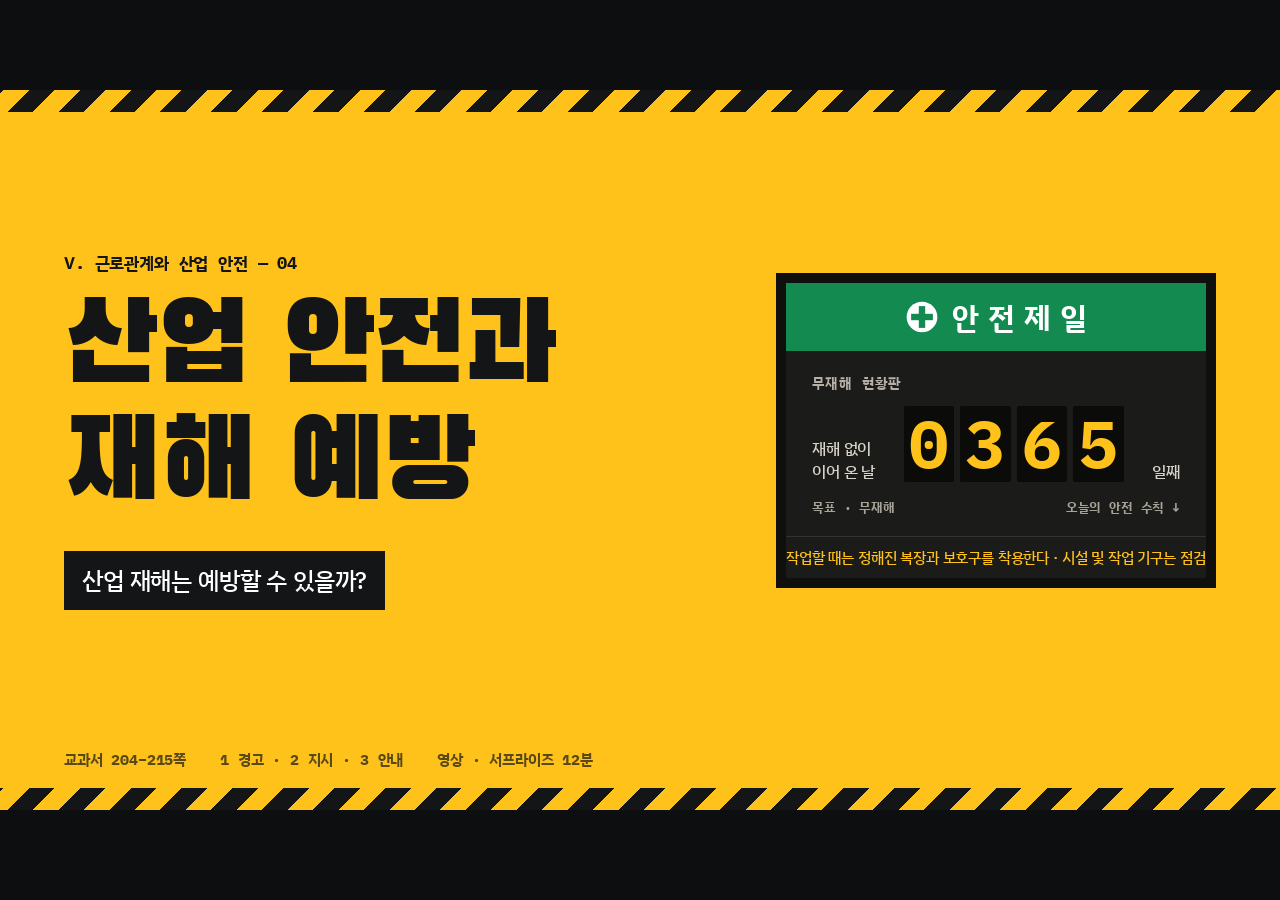
==== commit b47c2f5c: "feat: 3차 발표를 21장으로 압축하고 하인리히 법칙 영상을 넣는다 Co-Authored-By: Claude Opus 5.5 <noreply@anthropic.com>" ====
--- a/3/index.html
+++ b/3/index.html
@@ -53,7 +53,7 @@
       </div></div>
     </div>
   </div>
-  <div class="cov-info"><span>교과서 204–215쪽</span><span>성공한 직업인 인터뷰 220–221쪽</span><span>1 경고 · 2 지시 · 3 안내</span></div>
+  <div class="cov-info"><span>교과서 204–215쪽</span><span>1 경고 · 2 지시 · 3 안내</span><span>영상 · 서프라이즈 12분</span></div>
   <div class="hazard"></div>
 </section>
 
@@ -103,7 +103,27 @@
   </main>
 </section>
 
-<!-- 04 단원 1 -->
+<!-- 04 영상 -->
+<section class="slide video" data-title="영상" data-hook="video">
+  <div class="hazard"></div>
+  <div class="vid">
+    <div class="vid-hd">
+      <span class="vid-tag">VIDEO</span>
+      <h1 class="vid-title">하인리히 법칙 vs 데스티네이션 현상</h1>
+      <span class="vid-meta">MBC 신비한 TV 서프라이즈 · 2012 · 12:20</span>
+    </div>
+    <div class="vid-frame" id="vid-frame" data-yt="bszCoeo1HqY">
+      <div class="vid-empty">영상 불러오는 중</div>
+    </div>
+    <div class="vid-foot">
+      <p class="vid-next">영상을 보고 나서 → <b>그렇다면 안전사고는 왜, 어떻게 일어날까?</b></p>
+      <a class="vid-out" href="https://www.youtube.com/watch?v=bszCoeo1HqY" target="_blank" rel="noopener">영상이 안 나오면 유튜브에서 열기 ↗</a>
+    </div>
+  </div>
+  <div class="hazard"></div>
+</section>
+
+<!-- 05 단원 1 -->
 <section class="slide section" data-title="1. 안전사고의 형태와 대책" data-sec="warn">
   <div class="hazard"></div>
   <div class="sec-inner">
@@ -115,13 +135,13 @@
     </div>
     <div class="sec-right">
       <div class="sec-sign"><svg viewBox="0 0 100 90"><use href="#sg-warn-x"/></svg></div>
-      <ol class="sec-toc"><li>안전사고의 원인</li><li>안전 보건 표지</li><li>안전 수칙</li><li>사고 형태별 대책</li><li>탐구</li></ol>
+      <ol class="sec-toc"><li>안전사고의 원인</li><li>안전 보건 표지</li><li>안전 수칙</li><li>사고 형태별 대책</li></ol>
     </div>
   </div>
   <div class="hazard"></div>
 </section>
 
-<!-- 05 안전사고의 원인 -->
+<!-- 06 안전사고의 원인 -->
 <section class="slide" data-title="안전사고의 원인" data-sec="warn">
   <aside class="rail">
     <div class="rail-top"><span class="rail-no"></span><span class="rail-sec">1 안전사고의<br>형태와 대책</span></div>
@@ -139,7 +159,7 @@
   </main>
 </section>
 
-<!-- 06 안전 보건 표지 -->
+<!-- 07 안전 보건 표지 -->
 <section class="slide" data-title="안전 보건 표지" data-sec="warn">
   <aside class="rail">
     <div class="rail-top"><span class="rail-no"></span><span class="rail-sec">1 안전사고의<br>형태와 대책</span></div>
@@ -158,7 +178,7 @@
   </main>
 </section>
 
-<!-- 07 일반 안전 수칙 -->
+<!-- 08 일반 안전 수칙 -->
 <section class="slide" data-title="일반 안전 수칙" data-sec="warn">
   <aside class="rail">
     <div class="rail-top"><span class="rail-no"></span><span class="rail-sec">1 안전사고의<br>형태와 대책</span></div>
@@ -184,88 +204,23 @@
   </main>
 </section>
 
-<!-- 08 다양한 안전 수칙 ① -->
-<section class="slide" data-title="다양한 안전 수칙 ①" data-sec="warn">
+<!-- 09 분야별 안전 수칙 -->
+<section class="slide" data-title="다양한 안전 수칙" data-sec="warn">
   <aside class="rail">
     <div class="rail-top"><span class="rail-no"></span><span class="rail-sec">알아보기<br>다양한 안전 수칙</span></div>
-    <h1 class="rail-title" data-split>현장마다 다른 안전 수칙 ①</h1>
-    <div class="rail-foot"><div class="rail-pg"><span>p.206</span></div><div class="rail-prog"></div></div>
-  </aside>
-  <main class="body">
-    <div class="fields">
-      <div class="field">
-        <div class="field-hd">기계 설비</div>
-        <ul class="dash">
-          <li>자기 담당 외에는 기계를 작동시키지 않고 손을 대지 않는다.</li>
-          <li>움직이는 기계를 둔 채 다른 일을 하면 위험하므로, 기계가 완전히 정지한 다음 자리를 뜬다.</li>
-          <li>정전이 되면 우선 스위치를 내린다.</li>
-          <li>기계 가동 시에는 소매가 긴 옷, 넥타이, 장갑, 반지를 착용하지 않는다.</li>
-          <li>고장 중인 기계는 '고장, 사용 금지' 표지를 붙여 둔다.</li>
-        </ul>
-      </div>
-      <div class="field">
-        <div class="field-hd">전기</div>
-        <ul class="dash">
-          <li>물 묻은 손으로 전자 기계나 기구를 조작하지 않는다.</li>
-          <li>누전 차단기는 월 1회 이상 직접 시험하여 동작하지 않으면 교체한다.</li>
-          <li>문어발식 배선으로 한 번에 많은 기구를 쓰면 코드가 과열되어 위험하다.</li>
-          <li>습기가 있는 장소에는 감전 예방을 위해 반드시 접지 시설을 한다.</li>
-          <li>전기 공사는 정부 면허 전문 공사업체에 의뢰한다.</li>
-        </ul>
-      </div>
-      <div class="field">
-        <div class="field-hd">건설</div>
-        <ul class="dash">
-          <li>안전 조회에 참석해 안전 구호를 외치거나 안전사고 사례를 접하며 안전 의식을 높인다.</li>
-          <li>작업 현장에서는 지정된 통로를 이용한다.</li>
-          <li>출입 통제 구역은 허가된 자만 출입할 수 있다.</li>
-          <li>안전모, 안전화 등 개인 보호구를 반드시 착용한다.</li>
-          <li>추락 위험이 있는 곳은 안전대를 걸고 작업한다.</li>
-        </ul>
-      </div>
-    </div>
-  </main>
-</section>
-
-<!-- 09 다양한 안전 수칙 ② -->
-<section class="slide" data-title="다양한 안전 수칙 ②" data-sec="warn">
-  <aside class="rail">
-    <div class="rail-top"><span class="rail-no"></span><span class="rail-sec">알아보기<br>다양한 안전 수칙</span></div>
-    <h1 class="rail-title" data-split>현장마다 다른 안전 수칙 ②</h1>
+    <h1 class="rail-title" data-split>현장마다 다른 안전 수칙</h1>
     <div class="rail-foot"><div class="rail-pg"><span>p.206–207</span></div><div class="rail-prog"></div></div>
   </aside>
-  <main class="body">
-    <div class="fields">
-      <div class="field">
-        <div class="field-hd">수산 · 해운</div>
-        <ul class="dash">
-          <li>양식장, 선박 등 작업장에서는 절대 뛰지 않는다.</li>
-          <li>물 밖에서는 워터 슈즈를, 요트 작업 시에는 반드시 구명조끼를 착용한다.</li>
-          <li>사용 방법을 모르는 장비는 착용하지 않는다.</li>
-          <li>지정된 통로로 이동하며, 선내 안전 규칙을 준수한다.</li>
-          <li>상하역 작업 시 2인 1조로 작업한다.</li>
-        </ul>
-      </div>
-      <div class="field">
-        <div class="field-hd">감정 노동</div>
-        <ul class="dash">
-          <li>직군별 대응 매뉴얼을 개발하고 정기적인 근로자 교육을 실시한다.</li>
-          <li>전담 인력을 지정하고 휴게 시설, 상담 시설을 마련한다.</li>
-          <li>순환 근무, 주기적인 정신 건강 모니터링을 실시한다.</li>
-          <li>근로자는 자기만의 감정 관리법을 마련한다.</li>
-        </ul>
-        <div class="term"><span class="tt">감정 노동</span><p>실제적 감정을 속이고 직무나 환경에 맞추어 고객을 상대해야 하는 노동</p></div>
-      </div>
-      <div class="field">
-        <div class="field-hd">조리</div>
-        <ul class="dash">
-          <li>미끄럼 주의, 화상 주의 등 경고 표지를 부착한다.</li>
-          <li>바닥의 물기를 수시로 제거하고, 미끄럼 방지 장화를 착용한다.</li>
-          <li>찌꺼기 제거 시 전원을 차단하고, 기계에 말려 들어가지 않도록 장갑 착용을 금지한다.</li>
-          <li>20kg을 초과하는 식자재는 나눠서 들거나 보조 기구를 활용한다.</li>
-        </ul>
-      </div>
-    </div>
+  <main class="body center">
+    <div class="fields6">
+      <div class="f6"><div class="f6-hd">기계 설비</div><ul class="dash"><li>담당 외의 기계는 작동시키지 않고 손대지 않는다.</li><li>가동 중에는 소매가 긴 옷, 넥타이, 장갑, 반지를 착용하지 않는다.</li></ul></div>
+      <div class="f6"><div class="f6-hd">전기</div><ul class="dash"><li>물 묻은 손으로 전기 기구를 조작하지 않는다.</li><li>문어발식 배선은 코드가 과열되어 위험하다.</li></ul></div>
+      <div class="f6"><div class="f6-hd">건설</div><ul class="dash"><li>작업 현장에서는 지정된 통로를 이용한다.</li><li>추락 위험이 있는 곳은 안전대를 걸고 작업한다.</li></ul></div>
+      <div class="f6"><div class="f6-hd">수산 · 해운</div><ul class="dash"><li>양식장, 선박 등 작업장에서는 절대 뛰지 않는다.</li><li>요트 작업 시에는 반드시 구명조끼를 착용한다.</li></ul></div>
+      <div class="f6"><div class="f6-hd">감정 노동</div><ul class="dash"><li>직군별 대응 매뉴얼과 정기적인 근로자 교육</li><li>휴게·상담 시설 마련, 정신 건강 모니터링</li></ul></div>
+      <div class="f6"><div class="f6-hd">조리</div><ul class="dash"><li>바닥 물기를 수시로 제거하고 미끄럼 방지 장화를 신는다.</li><li>20kg을 넘는 식자재는 나눠 들거나 보조 기구를 쓴다.</li></ul></div>
+    </div>
+    <div class="term" style="margin-top:22px"><span class="tt">감정 노동</span><p>실제적 감정을 속이고 직무나 환경에 맞추어 고객을 상대해야 하는 노동</p></div>
   </main>
 </section>
 
@@ -291,109 +246,28 @@
   </main>
 </section>
 
-<!-- 11 사고 형태 ① -->
-<section class="slide" data-title="사고 형태와 대책 ①" data-sec="warn">
+<!-- 11 사고 형태 8가지 -->
+<section class="slide" data-title="사고 형태와 대책" data-sec="warn">
   <aside class="rail">
     <div class="rail-top"><span class="rail-no"></span><span class="rail-sec">1 안전사고의<br>형태와 대책</span></div>
-    <h1 class="rail-title" data-split>사고의 형태와 대책 ①</h1>
+    <h1 class="rail-title" data-split>사고의 형태와 대책</h1>
     <div class="rail-foot"><div class="rail-pg"><span>p.208</span></div><div class="rail-prog"></div></div>
   </aside>
   <main class="body center">
-    <div class="acc">
-      <div class="acc-row">
-        <div class="acc-kind"><svg class="sg" viewBox="0 0 100 90"><use href="#sg-warn-x"/></svg><b>떨어짐</b><small>추락</small></div>
-        <div><span class="tag cause">발생 원인</span><ul class="dash c-cause"><li>떨어짐 방지 및 개구부 등의 방호 조치 미흡</li><li>안전 시설 및 위험 안내 표지 미흡</li><li>보호구 미착용</li></ul></div>
-        <div><span class="tag fix">예방 대책</span><ul class="dash c-fix"><li>작업 발판, 안전 난간 등 안전 시설 설치</li><li>개구부에 덮개 설치</li><li>안전대, 안전모 등 개인 보호구 착용</li></ul></div>
-      </div>
-      <div class="acc-row">
-        <div class="acc-kind"><svg class="sg" viewBox="0 0 100 90"><use href="#sg-warn-x"/></svg><b>끼임</b><small>협착</small></div>
-        <div><span class="tag cause">발생 원인</span><ul class="dash c-cause"><li>방호 장치 미설치</li><li>기계 장비의 결함</li><li>기계 수리·점검 시 전원 차단 미실시</li></ul></div>
-        <div><span class="tag fix">예방 대책</span><ul class="dash c-fix"><li>기계 정비 및 보수</li><li>작업 지휘자 배치</li><li>끼임 위험이 있는 곳은 방호 덮개 등 설치</li></ul></div>
-      </div>
-      <div class="acc-row">
-        <div class="acc-kind"><svg class="sg" viewBox="0 0 100 90"><use href="#sg-warn-x"/></svg><b>부딪힘</b><small>충돌</small></div>
-        <div><span class="tag cause">발생 원인</span><ul class="dash c-cause"><li>작업자가 지정된 통로로 이동하지 않음</li><li>앞을 보지 못하는 등 주위를 잘 살피지 않음</li></ul></div>
-        <div><span class="tag fix">예방 대책</span><ul class="dash c-fix"><li>안전 표지판 설치, 보행자 통로 확보</li><li>후진 경보기·후방 감지기 설치, 제한 속도 지정</li></ul></div>
-      </div>
-      <div class="acc-row">
-        <div class="acc-kind"><svg class="sg" viewBox="0 0 100 90"><use href="#sg-warn-x"/></svg><b>물체에 맞음</b></div>
-        <div><span class="tag cause">발생 원인</span><ul class="dash c-cause"><li>방호 덮개 미설치</li><li>작업 전 장비 점검 미실시</li></ul></div>
-        <div><span class="tag fix">예방 대책</span><ul class="dash c-fix"><li>자재 관리 철저히 하기</li><li>안전 덮개 설치, 기계 점검 및 개인 보호구 착용</li></ul></div>
-      </div>
-    </div>
-    <p class="small muted" style="margin-top:10px; font-size:14px">방호 = 보호 장치</p>
-  </main>
-</section>
-
-<!-- 12 사고 형태 ② -->
-<section class="slide" data-title="사고 형태와 대책 ②" data-sec="warn">
-  <aside class="rail">
-    <div class="rail-top"><span class="rail-no"></span><span class="rail-sec">1 안전사고의<br>형태와 대책</span></div>
-    <h1 class="rail-title" data-split>사고의 형태와 대책 ②</h1>
-    <div class="rail-foot"><div class="rail-pg"><span>p.208</span></div><div class="rail-prog"></div></div>
-  </aside>
-  <main class="body center">
-    <div class="acc">
-      <div class="acc-row">
-        <div class="acc-kind"><svg class="sg" viewBox="0 0 100 90"><use href="#sg-warn-x"/></svg><b>절단·베임·찔림</b></div>
-        <div><span class="tag cause">발생 원인</span><ul class="dash c-cause"><li>조리 기구에 의한 절단, 베임, 찔림</li><li>절단기 사용 전 칼날 및 이물질 등 상태 미점검</li></ul></div>
-        <div><span class="tag fix">예방 대책</span><ul class="dash c-fix"><li>도구를 잘 보이는 공간에 안전하게 배치</li><li>쇠그물 앞치마, 베임 방지 장갑 착용</li><li>냉동 식자재는 충분히 해동 후 사용</li></ul></div>
-      </div>
-      <div class="acc-row">
-        <div class="acc-kind"><svg class="sg" viewBox="0 0 100 90"><use href="#sg-warn-x"/></svg><b>넘어짐</b></div>
-        <div><span class="tag cause">발생 원인</span><ul class="dash c-cause"><li>시야를 가릴 정도의 과도한 짐 운반</li><li>통로나 바닥의 돌출부, 물건, 물기 등</li></ul></div>
-        <div><span class="tag fix">예방 대책</span><ul class="dash c-fix"><li>장애물 제거, 정리 정돈 등</li><li>위험 요소가 눈에 띄게 시야 확보</li><li>미끄럼 방지 작업화 착용, 작업 절차 준수</li></ul></div>
-      </div>
-      <div class="acc-row">
-        <div class="acc-kind"><svg class="sg" viewBox="0 0 100 90"><use href="#sg-warn-x"/></svg><b>질식</b></div>
-        <div><span class="tag cause">발생 원인</span><ul class="dash c-cause"><li>환기 또는 호흡용 보호구 미착용</li><li>유해 가스, 산소 농도 미측정</li><li>안전 담당자 미지정</li></ul></div>
-        <div><span class="tag fix">예방 대책</span><ul class="dash c-fix"><li>작업 전후 유해 가스 농도 수시 확인</li><li>작업 중 환기팬으로 충분히 환기</li><li>송기 마스크, 방독면 등 안전 장비 착용</li></ul></div>
-      </div>
-      <div class="acc-row">
-        <div class="acc-kind"><svg class="sg" viewBox="0 0 100 90"><use href="#sg-warn-x"/></svg><b>화재·화상</b></div>
-        <div><span class="tag cause">발생 원인</span><ul class="dash c-cause"><li>인화성 물질의 누출 여부 미확인</li><li>잔류 인화성 물질 확인 미흡</li><li>개인 보호구 미착용</li></ul></div>
-        <div><span class="tag fix">예방 대책</span><ul class="dash c-fix"><li>기계, 기구, 약품에 대한 안전 수칙 숙지</li><li>설비 주변 안전 표지 부착</li><li>개인 안전 보호구 착용</li></ul></div>
-      </div>
-    </div>
-  </main>
-</section>
-
-<!-- 13 탐구: 사고 보고서 -->
-<section class="slide" data-title="탐구: 안전사고 발생 시 대책" data-sec="warn">
-  <aside class="rail">
-    <div class="rail-top"><span class="rail-no"></span><span class="rail-sec">생각을 키우는<br>탐구</span></div>
-    <h1 class="rail-title" data-split>상황별 원인과 대책 찾기</h1>
-    <div class="rail-foot"><div class="rail-pg"><span>p.209</span></div><div class="rail-prog"></div></div>
-  </aside>
-  <main class="body center">
-    <div class="paper">
-      <div class="form-top">
-        <div class="form-title">안전사고 보고서</div>
-        <div class="form-meta"><div><span>작성</span><em>발표자</em></div><div><span>확인</span><em></em></div></div>
-      </div>
-      <div class="form-row head"><span style="border-right:1.5px solid var(--ink)">상황</span><div class="ans"><span>발생 원인</span><span>예방 대책</span></div></div>
-      <div class="form-row">
-        <div class="form-case"><b>상황 1</b>화학 약품 밀폐를 제대로 하지 않아 폭발한 경우</div>
-        <div class="ans" data-build><p class="pen">약품 용기 밀폐·보관 소홀, 인화성 물질 누출 미확인</p><p class="pen">사용 후 밀폐 확인, 지정 장소 보관, 경고 표지 부착</p></div>
-      </div>
-      <div class="form-row">
-        <div class="form-case"><b>상황 2</b>고장 난 기계인 줄 모르고 가동시키다 스파크가 일어난 경우</div>
-        <div class="ans" data-build><p class="pen">'고장, 사용 금지' 표지 미부착, 사용 전 점검 미실시</p><p class="pen">고장 기계에 표지 부착, 사용 전 반드시 점검</p></div>
-      </div>
-      <div class="form-row">
-        <div class="form-case"><b>상황 3</b>오토바이 배달 종사자가 혼잡한 차 사이를 지나다 접촉 사고가 난 경우</div>
-        <div class="ans" data-build><p class="pen">차 사이 무리한 주행, 주위를 잘 살피지 않음</p><p class="pen">지정 차로·제한 속도 준수, 안전모 등 보호구 착용</p></div>
-      </div>
-      <div class="form-row">
-        <div class="form-case"><b>상황 4</b>젖은 손으로 플러그를 만지다 감전된 경우</div>
-        <div class="ans" data-build><p class="pen">물 묻은 손으로 전기 기구를 조작함</p><p class="pen">물기를 닦고 조작, 누전 차단기 점검, 접지 시설</p></div>
-      </div>
-    </div>
-    <p class="small muted" style="margin-top:16px; font-size:14px">파란 글씨는 예시 답안 · 206–208쪽의 수칙과 대책에서 찾았다.</p>
-  </main>
-</section>
-
-<!-- 14 단원 2 -->
+    <div class="acc8">
+      <div class="a8"><div class="a8-hd"><svg class="sg" viewBox="0 0 100 90"><use href="#sg-warn-x"/></svg><b>떨어짐</b><small>추락</small></div><p><span class="tag cause">원인</span>방호 조치·안전 시설 미흡, 보호구 미착용</p><p><span class="tag fix">대책</span>작업 발판·안전 난간, 개구부 덮개, 안전대·안전모</p></div>
+      <div class="a8"><div class="a8-hd"><svg class="sg" viewBox="0 0 100 90"><use href="#sg-warn-x"/></svg><b>끼임</b><small>협착</small></div><p><span class="tag cause">원인</span>방호 장치 미설치, 수리·점검 시 전원 차단 미실시</p><p><span class="tag fix">대책</span>기계 정비·보수, 방호 덮개 설치</p></div>
+      <div class="a8"><div class="a8-hd"><svg class="sg" viewBox="0 0 100 90"><use href="#sg-warn-x"/></svg><b>부딪힘</b><small>충돌</small></div><p><span class="tag cause">원인</span>지정 통로 미이용, 주위를 잘 살피지 않음</p><p><span class="tag fix">대책</span>보행자 통로 확보, 후진 경보기, 제한 속도</p></div>
+      <div class="a8"><div class="a8-hd"><svg class="sg" viewBox="0 0 100 90"><use href="#sg-warn-x"/></svg><b>물체에 맞음</b></div><p><span class="tag cause">원인</span>방호 덮개 미설치, 작업 전 장비 점검 미실시</p><p><span class="tag fix">대책</span>자재 관리, 안전 덮개 설치, 보호구 착용</p></div>
+      <div class="a8"><div class="a8-hd"><svg class="sg" viewBox="0 0 100 90"><use href="#sg-warn-x"/></svg><b>절단·베임·찔림</b></div><p><span class="tag cause">원인</span>조리 기구, 칼날 상태 미점검</p><p><span class="tag fix">대책</span>쇠그물 앞치마, 베임 방지 장갑, 충분히 해동</p></div>
+      <div class="a8"><div class="a8-hd"><svg class="sg" viewBox="0 0 100 90"><use href="#sg-warn-x"/></svg><b>넘어짐</b></div><p><span class="tag cause">원인</span>과도한 짐 운반, 바닥의 돌출부·물기</p><p><span class="tag fix">대책</span>정리 정돈, 시야 확보, 미끄럼 방지 작업화</p></div>
+      <div class="a8"><div class="a8-hd"><svg class="sg" viewBox="0 0 100 90"><use href="#sg-warn-x"/></svg><b>질식</b></div><p><span class="tag cause">원인</span>환기·호흡용 보호구 미착용, 가스 농도 미측정</p><p><span class="tag fix">대책</span>가스 농도 수시 확인, 환기, 송기 마스크·방독면</p></div>
+      <div class="a8"><div class="a8-hd"><svg class="sg" viewBox="0 0 100 90"><use href="#sg-warn-x"/></svg><b>화재·화상</b></div><p><span class="tag cause">원인</span>인화성 물질 누출 미확인, 보호구 미착용</p><p><span class="tag fix">대책</span>안전 수칙 숙지, 안전 표지 부착, 보호구 착용</p></div>
+    </div>
+  </main>
+</section>
+
+<!-- 12 단원 2 -->
 <section class="slide section" data-title="2. 산업 재해의 개념과 예방" data-sec="order">
   <div class="hazard"></div>
   <div class="sec-inner">
@@ -411,7 +285,7 @@
   <div class="hazard"></div>
 </section>
 
-<!-- 15 산업 재해의 의미 -->
+<!-- 13 산업 재해의 의미 · 법 -->
 <section class="slide" data-title="산업 재해의 의미" data-sec="order">
   <aside class="rail">
     <div class="rail-top"><span class="rail-no"></span><span class="rail-sec">2 산업 재해의<br>개념과 예방</span></div>
@@ -419,35 +293,22 @@
     <div class="rail-foot"><div class="rail-pg"><span>p.210</span></div><div class="rail-prog"></div></div>
   </aside>
   <main class="body center">
-    <span class="tag" style="margin-bottom:10px">DEFINITION</span>
-    <p class="def">작업 환경 또는 작업 행동과 같이 <span class="hl">업무상 발생하는</span> 근로자의 <span class="hl">신체적·정신적 피해</span></p>
-    <p class="small muted" style="margin:10px 0 34px">사망, 부상, 질병 등이 모두 포함된다.</p>
-    <span class="tag" style="margin-bottom:10px">예방을 위해 필요한 것</span>
+    <span class="tag" style="margin-bottom:8px">DEFINITION</span>
+    <p class="def" style="font-size:30px">작업 환경 또는 작업 행동과 같이 <span class="hl">업무상 발생하는</span> 근로자의 <span class="hl">신체적·정신적 피해</span></p>
+    <p class="small muted" style="margin:6px 0 20px">사망, 부상, 질병 등이 모두 포함된다.</p>
     <div class="who">
-      <div class="plate top" data-build><span class="tag">근로자</span><p>안전 생활 수칙 준수</p></div>
-      <div class="plate top" data-build><span class="tag">사업자</span><p>안전사고 예방을 위한 환경 마련</p></div>
-      <div class="plate top" data-build><span class="tag">국가</span><p>법과 제도 정비 등 규정 강화와 환경 구축</p></div>
-    </div>
-  </main>
-</section>
-
-<!-- 16 법 -->
-<section class="slide" data-title="산업 재해 관련 법" data-sec="order">
-  <aside class="rail">
-    <div class="rail-top"><span class="rail-no"></span><span class="rail-sec">2 산업 재해의<br>개념과 예방</span></div>
-    <h1 class="rail-title" data-split>법으로 근로자를 지킨다</h1>
-    <div class="rail-foot"><div class="rail-pg"><span>p.210</span></div><div class="rail-prog"></div></div>
-  </aside>
-  <main class="body center">
-    <div class="grid" style="gap:14px">
-      <div class="plate law"><div><span class="chip order">기준을 세운다</span><h2>산업 안전 보건법</h2></div><p>산업 안전과 보건에 관한 <strong>기준을 확립</strong>하여 근로자의 산업 재해를 예방하도록 규정한 대표적인 법</p></div>
-      <div class="plate law"><div><span class="chip ban">책임을 묻는다</span><h2>중대재해 처벌법</h2><span class="short">중대재해 처벌 등에 관한 법률</span></div><div><p>재해 정도가 심하거나 다수의 재해자가 발생하는 <strong>중대재해</strong>를 막기 위한 법</p><p class="small" style="margin-top:10px">안전·보건 조치 의무를 위반하여 중대 산업 재해에 이르게 한 사업주, 경영 책임자, 공무원, 법인을 처벌한다.</p></div></div>
-    </div>
-    <p class="small muted" style="margin-top:18px">→ 근로자의 건강한 삶의 질 향상을 위한 실질적인 법 제도</p>
-  </main>
-</section>
-
-<!-- 17 4원칙 · 3E -->
+      <div class="plate top"><span class="tag">근로자</span><p>안전 생활 수칙 준수</p></div>
+      <div class="plate top"><span class="tag">사업자</span><p>안전사고 예방 환경 마련</p></div>
+      <div class="plate top"><span class="tag">국가</span><p>법과 제도 정비, 규정 강화</p></div>
+    </div>
+    <div class="laws2" data-build>
+      <div class="plate"><span class="chip order">기준을 세운다</span><h2>산업 안전 보건법</h2><p>산업 안전과 보건에 관한 기준을 확립하여 산업 재해를 예방하도록 규정</p></div>
+      <div class="plate"><span class="chip ban">책임을 묻는다</span><h2>중대재해 처벌법</h2><p>안전·보건 조치 의무를 위반해 중대 산업 재해에 이르게 한 사업주, 경영 책임자 등을 처벌</p></div>
+    </div>
+  </main>
+</section>
+
+<!-- 14 4원칙 · 3E -->
 <section class="slide" data-title="산업 재해 예방의 4원칙" data-sec="order">
   <aside class="rail">
     <div class="rail-top"><span class="rail-no"></span><span class="rail-sec">2 산업 재해의<br>개념과 예방</span></div>
@@ -471,7 +332,7 @@
   </main>
 </section>
 
-<!-- 18 불안전한 행동 + 상태 -->
+<!-- 15 불안전한 행동 + 상태 -->
 <section class="slide" data-title="산업 재해 예방 대책" data-sec="order">
   <aside class="rail">
     <div class="rail-top"><span class="rail-no"></span><span class="rail-sec">2 산업 재해의<br>개념과 예방</span></div>
@@ -494,7 +355,7 @@
   </main>
 </section>
 
-<!-- 19 예방 대책 5단계 -->
+<!-- 16 예방 대책 5단계 -->
 <section class="slide" data-title="예방 대책 5단계" data-sec="order">
   <aside class="rail">
     <div class="rail-top"><span class="rail-no"></span><span class="rail-sec">2 산업 재해의<br>개념과 예방</span></div>
@@ -514,7 +375,7 @@
   </main>
 </section>
 
-<!-- 20 단원 3 -->
+<!-- 17 단원 3 -->
 <section class="slide section" data-title="3. 산업 재해의 종류와 처리 방법" data-sec="guide">
   <div class="hazard"></div>
   <div class="sec-inner">
@@ -526,132 +387,75 @@
     </div>
     <div class="sec-right">
       <div class="sec-sign"><svg viewBox="0 0 100 100"><use href="#sg-guide-x"/></svg></div>
-      <ol class="sec-toc"><li>산업 재해의 종류</li><li>업무상 사고</li><li>인정 기준</li><li>처리 절차</li></ol>
+      <ol class="sec-toc"><li>산업 재해의 종류</li><li>업무상 사고</li><li>인정 기준과 처리 절차</li></ol>
     </div>
   </div>
   <div class="hazard"></div>
 </section>
 
-<!-- 21 산업 재해의 종류 -->
+<!-- 18 산업 재해의 종류 · 업무상 사고 -->
 <section class="slide" data-title="산업 재해의 종류" data-sec="guide">
   <aside class="rail">
     <div class="rail-top"><span class="rail-no"></span><span class="rail-sec">3 산업 재해의<br>종류와 처리 방법</span></div>
     <h1 class="rail-title" data-split>산업 재해의 세 종류</h1>
     <div class="rail-foot"><div class="rail-pg"><span>p.212–213</span></div><div class="rail-prog"></div></div>
   </aside>
-  <main class="body">
-    <p class="small" style="margin-bottom:18px"><strong>산업 재해 보상 보험법</strong>은 업무상으로 발생한 재해를 산업 재해로 인정하고 있다.</p>
+  <main class="body center">
+    <p class="small" style="margin-bottom:14px"><strong>산업 재해 보상 보험법</strong>은 업무상으로 발생한 재해를 산업 재해로 인정한다.</p>
     <div class="kinds">
-      <div class="plate top"><span class="tag">TYPE 1</span><h2>업무상 사고</h2><p>근무 시간뿐 아니라 출장, 휴게 시간 등에 발생한 재해도 해당된다.</p></div>
-      <div class="plate top"><span class="tag">TYPE 2</span><h2>업무상 질병</h2><p>화학 물질, 분진, 소음, 가스 등으로 생긴 질병. <strong>직장 내 괴롭힘, 고객의 폭언</strong>으로 인한 정신적 스트레스 질병도 포함된다.</p></div>
-      <div class="plate top"><span class="tag">TYPE 3</span><h2>출퇴근 재해</h2><p>사업주가 제공한 교통수단, 또는 통상적인 경로와 방법으로 출퇴근하다 발생한 재해</p></div>
-    </div>
-    <div class="ban-box" style="margin-top:auto" data-build>
-      <svg class="sg"><use href="#sg-ban"/></svg>
-      <div><b>업무상 사고로 인정되지 않아요</b><p>근로자의 고의적 사고 및 자해 행위나 범죄 행위, 또는 출퇴근 경로 이탈로 인한 사고</p></div>
-    </div>
-  </main>
-</section>
-
-<!-- 22 업무상 사고 -->
-<section class="slide" data-title="업무상 사고" data-sec="guide">
+      <div class="plate top"><span class="tag">TYPE 1</span><h2>업무상 사고</h2><p>근무 시간뿐 아니라 출장, 휴게 시간 등에 발생한 재해</p></div>
+      <div class="plate top"><span class="tag">TYPE 2</span><h2>업무상 질병</h2><p>화학 물질·분진·소음 등, <strong>직장 내 괴롭힘·고객 폭언</strong>으로 인한 정신적 스트레스 포함</p></div>
+      <div class="plate top"><span class="tag">TYPE 3</span><h2>출퇴근 재해</h2><p>사업주 제공 교통수단, 통상적인 경로·방법으로 출퇴근하다 발생</p></div>
+    </div>
+    <span class="tag" style="margin:20px 0 10px">업무상 사고, 이런 것도 인정된다</span>
+    <div class="work8" data-build>
+      <div class="plate"><h3>작업 시간 중</h3><p class="e">작업 도구를 옮기다 넘어짐</p></div>
+      <div class="plate"><h3>천재지변</h3><p class="e">눈 오는 날 현장에서 미끄러짐</p></div>
+      <div class="plate"><h3>작업 시간 외</h3><p class="e">회사 목욕탕에서 화상</p></div>
+      <div class="plate"><h3>휴게 시간 중</h3><p class="e">휴게실 커피포트에 화상</p></div>
+      <div class="plate"><h3>출장 중</h3><p class="e">출장 가던 중 교통사고</p></div>
+      <div class="plate"><h3>행사 중</h3><p class="e">회사 체육 대회에서 다침</p></div>
+      <div class="plate"><h3>요양 중</h3><p class="e">치료 중 의료 사고</p></div>
+      <div class="plate ban-tile"><h3>인정 안 됨</h3><p class="e">고의·자해·범죄, 출퇴근 경로 이탈</p></div>
+    </div>
+  </main>
+</section>
+
+<!-- 19 인정 기준 · 처리 절차 -->
+<section class="slide" data-title="산재 인정과 처리" data-sec="guide">
   <aside class="rail">
     <div class="rail-top"><span class="rail-no"></span><span class="rail-sec">3 산업 재해의<br>종류와 처리 방법</span></div>
-    <h1 class="rail-title" data-split>이것도 업무상 사고일까?</h1>
-    <div class="rail-foot"><div class="rail-pg"><span>p.212</span></div><div class="rail-prog"></div></div>
-  </aside>
-  <main class="body center">
-    <div class="work">
-      <div class="plate"><h3>작업 시간 중 <small>01</small></h3><p class="d">작업 준비부터 정리까지 업무에 필요한 일을 하다 발생</p><p class="e">업무 시작 전 작업 도구를 옮기다 넘어짐</p></div>
-      <div class="plate"><h3>천재지변 <small>02</small></h3><p class="d">돌발적인 사고가 생길 수 있는 장소에서 업무 중 발생</p><p class="e">눈 오는 날 건설 현장에서 미끄러짐</p></div>
-      <div class="plate"><h3>작업 시간 외 <small>03</small></h3><p class="d">사업주가 제공한 시설·장비·차량의 결함이나 관리 소홀</p><p class="e">작업 후 회사 목욕탕에서 화상</p></div>
-      <div class="plate"><h3>휴게 시간 중 <small>04</small></h3><p class="d">사업장 안 시설·설비 이용 중 발생 (업무와 무관해도 인정될 수 있음)</p><p class="e">휴게실 커피포트의 뜨거운 물에 화상</p></div>
-      <div class="plate"><h3>출장 중 <small>05</small></h3><p class="d">사업주의 지시로 사업장 밖에서 업무를 하다 발생</p><p class="e">출장 가던 중 교통사고</p></div>
-      <div class="plate"><h3>행사 중 <small>06</small></h3><p class="d">사업주가 참여를 지시·승인한 행사 중 발생</p><p class="e">회사 체육 대회에서 넘어져 다침</p></div>
-      <div class="plate"><h3>요양 중 <small>07</small></h3><p class="d">업무상 부상·질병으로 요양하다 관련 의료 사고로 발생</p><p class="e">병원 치료 중 의료 사고로 사망</p></div>
-      <div class="plate ban-tile"><h3>인정 안 됨 <small>NO</small></h3><p class="d" style="color:var(--text-2)">고의적 사고·자해, 범죄 행위</p><p class="e" style="color:var(--text)">출퇴근 경로를 벗어났다가 난 사고</p></div>
-    </div>
-  </main>
-</section>
-
-<!-- 23 인정 기준 -->
-<section class="slide" data-title="산재 인정 기준" data-sec="guide">
-  <aside class="rail">
-    <div class="rail-top"><span class="rail-no"></span><span class="rail-sec">3 산업 재해의<br>종류와 처리 방법</span></div>
-    <h1 class="rail-title" data-split>산재로 인정받으려면</h1>
-    <div class="rail-foot"><div class="rail-pg"><span>p.213</span></div><div class="rail-prog"></div></div>
-  </aside>
-  <main class="body center">
-    <span class="tag" style="margin-bottom:12px">두 가지 모두 충족해야 한다</span>
+    <h1 class="rail-title" data-split>산재 인정과 처리 절차</h1>
+    <div class="rail-foot"><div class="rail-pg"><span>p.213</span><svg class="sg"><use href="#sg-guide-x"/></svg></div><div class="rail-prog"></div></div>
+  </aside>
+  <main class="body center">
+    <span class="tag" style="margin-bottom:10px">인정 기준 · 두 가지 모두 충족</span>
     <div class="crit">
-      <div class="plate top" data-build><span class="tag">CHECK 1</span><p>사고나 질병이 <span class="hl">업무상 사유</span>로 발생했는가</p></div>
-      <div class="crit-op" data-build>AND</div>
-      <div class="plate top" data-build><span class="tag">CHECK 2</span><p>의료 기관에서 <span class="hl">4일 이상의 치료</span>가 필요하다는 의사의 소견이 있는가</p></div>
-    </div>
-    <div class="facts" style="margin:30px 0 0">
-      <div class="plate"><span class="tag">산업 재해 보상 보험</span><p style="font-size:21px; color:var(--text); font-weight:700; margin-top:6px; line-height:1.45">산재 근로자와 그 가족의 생활을 보호하기 위한 보험</p></div>
-      <div class="plate"><span class="tag">누구에게 도움이 될까</span><ul class="dash" style="margin-top:6px"><li style="font-size:17px"><strong>근로자</strong> · 치료와 생계, 사회 복귀 지원</li><li style="font-size:17px"><strong>사업주</strong> · 과중한 보상 비용을 분산해 기업 활동 보장</li></ul></div>
-    </div>
-  </main>
-</section>
-
-<!-- 24 처리 절차 -->
-<section class="slide" data-title="산재 처리 절차" data-sec="guide">
-  <aside class="rail">
-    <div class="rail-top"><span class="rail-no"></span><span class="rail-sec">3 산업 재해의<br>종류와 처리 방법</span></div>
-    <h1 class="rail-title" data-split>사고가 나면 이 순서대로</h1>
-    <div class="rail-foot"><div class="rail-pg"><span>p.213</span><svg class="sg"><use href="#sg-guide-x"/></svg></div><div class="rail-prog"></div></div>
-  </aside>
-  <main class="body center">
-    <div class="flow-line" data-build>
-      <span class="tag">A · 업무상 재해 발생 — 근로자 · 사업장 · 병원</span>
+      <div class="plate top"><span class="tag">CHECK 1</span><p style="font-size:21px">사고나 질병이 <span class="hl">업무상 사유</span>로 발생했는가</p></div>
+      <div class="crit-op">AND</div>
+      <div class="plate top"><span class="tag">CHECK 2</span><p style="font-size:21px">의료 기관에서 <span class="hl">4일 이상의 치료</span>가 필요하다는 의사 소견</p></div>
+    </div>
+    <div class="flow-line sm" data-build style="margin-top:24px">
+      <span class="tag">A · 업무상 재해 발생</span>
       <div class="flow">
         <div class="flow-step"><span class="k">01</span>응급 조치 후 산재 보험 의료 기관으로 이동</div>
         <div class="flow-step"><span class="k">02</span>사업장에 재해 발생 사실 알림</div>
         <div class="flow-step"><span class="k">03 · 병원</span>요양 급여 신청서 작성</div>
       </div>
     </div>
-    <div class="flow-line" data-build>
-      <span class="tag">B · 산재 신청 후 절차 — 근로복지공단</span>
+    <div class="flow-line sm" data-build>
+      <span class="tag">B · 산재 신청 후 — 근로복지공단</span>
       <div class="flow after">
         <div class="flow-step"><span class="k">01</span>요양 급여 신청서 접수</div>
-        <div class="flow-step"><span class="k">02</span>업무상 사유, 산재 보험 적용 사업장 여부 등 재해 조사 및 심의</div>
+        <div class="flow-step"><span class="k">02</span>업무상 사유 등 재해 조사 및 심의</div>
         <div class="flow-step"><span class="k">03</span>요양 급여 지급 여부 결정</div>
       </div>
     </div>
-    <p class="small muted" style="margin-top:26px; font-size:15px">요양 급여 · 업무상 다치거나 병든 근로자의 치료비를 지원하는 산재 보험 급여</p>
-  </main>
-</section>
-
-<!-- 25 프로젝트 -->
-<section class="slide" data-title="프로젝트 활동" data-sec="warn">
-  <aside class="rail">
-    <div class="rail-top"><span class="rail-no"></span><span class="rail-sec">프로젝트 활동</span></div>
-    <h1 class="rail-title" data-split>안전 카드 뉴스 만들기</h1>
-    <div class="rail-foot"><div class="rail-pg"><span>p.214</span></div><div class="rail-prog"></div></div>
-  </aside>
-  <main class="body">
-    <p class="small" style="margin-bottom:16px">산업안전보건공단 블로그를 참고하여 산업 안전 예방을 위한 예방 수칙을 카드 뉴스로 제작한다.</p>
-    <div class="steps" style="margin-bottom:22px">
-      <div class="step"><small>STEP 1</small><b>주제 정하기</b></div>
-      <div class="step"><small>STEP 2</small><b>내용 구상</b></div>
-      <div class="step"><small>STEP 3</small><b>카드 뉴스 제작</b></div>
-      <div class="step"><small>STEP 4</small><b>발표하기</b></div>
-    </div>
-    <span class="tag" style="margin-bottom:10px">장면별 구성 · 예) 산업용 로봇, 안전한 사용 방법</span>
-    <div class="cards">
-      <div class="card"><span class="no">#1</span><b>제목</b><p>주제를 담은, 흥미를 끌 수 있는 제목</p></div>
-      <div class="card"><span class="no">#2</span><b>위험 요소 제시</b></div>
-      <div class="card"><span class="no">#3</span><b>사례 탐색</b></div>
-      <div class="card"><span class="no">#4</span><b>안전 수칙</b></div>
-      <div class="card"><span class="no">#5</span><b>관련 제도 또는 법</b></div>
-      <div class="card"><span class="no">#6</span><b>결론</b><p>느낀 점, 소감, 더 알고 싶은 내용</p></div>
-    </div>
-    <p class="small muted" style="margin-top:auto; font-size:15px">STEP 3은 인공 지능 디자인 툴 활용 · 사진, 그림, 도표로 가독성 높이기 · 평가: 가독성, 주제 설명, 대상 고려</p>
-  </main>
-</section>
-
-<!-- 26 정리 -->
+    <div class="term" style="margin-top:20px"><span class="tt">산업 재해 보상 보험</span><p>산재 근로자와 그 가족의 생활을 보호하기 위한 보험. 근로자에게는 치료·생계·사회 복귀를, 사업주에게는 보상 비용 분산을 지원한다.</p></div>
+  </main>
+</section>
+
+<!-- 20 정리 -->
 <section class="slide" data-title="정리">
   <aside class="rail">
     <div class="rail-top"><span class="rail-no"></span><span class="rail-sec">대단원 정리<br>4 산업 안전과 재해 예방</span></div>
@@ -667,74 +471,7 @@
   </main>
 </section>
 
-<!-- 27 인터뷰 ① -->
-<section class="slide" data-title="인터뷰: 문승영">
-  <aside class="rail">
-    <div class="rail-top"><span class="rail-no"></span><span class="rail-sec">성공한 직업인<br>인터뷰</span></div>
-    <h1 class="rail-title" data-split>오지 여행가 산악인 문승영</h1>
-    <div class="rail-foot"><div class="rail-pg"><span>p.220</span></div><div class="rail-prog"></div></div>
-  </aside>
-  <main class="body center">
-    <div class="iv">
-      <div class="plate profile">
-        <span class="tag">PROFILE</span>
-        <ul class="dash"><li><strong>현</strong> 설악산 적십자 산악 구조대원, 대한산악연맹 청소년위원회 중앙위원</li><li><strong>전</strong> 입시 학원 사회 탐구 강사, 제주도 세계 7대 자연경관 홍보 대사</li></ul>
-        <div class="rec"><b>2018</b>그레이트 히말라야 트레일 종주</div>
-        <div class="rec"><b>2016</b>랑탕 히말라야 틸만패스 한국인 최초 등정</div>
-        <div class="rec"><b>2011·17</b>킬리만자로(5,895m) 등정</div>
-        <div class="rec"><b>2009</b>키나발루산(4,101m) 등정</div>
-        <p class="small muted" style="font-size:14px">EBS 「세계테마기행」 · 『함께, 히말라야』</p>
-      </div>
-      <div>
-        <div class="qa"><div class="q"><i>Q1</i>오지 여행가의 길을 걷게 된 계기</div><p>입시 학원 사회 탐구 강사로 일하던 중 친구와 오른 <strong>태백산</strong>에서 산의 매력에 빠졌다. 히말라야 트레킹에서 만난 오지의 사람들과 문화에 매료되어 오지 여행가가 되었다.</p></div>
-        <div class="qa"><div class="q"><i>Q2</i>고등학교 시절</div><p>특별한 꿈은 없었지만, 꿈이 생겼을 때를 위해 <strong>중상위권 성적</strong>을 유지했다. 학습·오락부장을 맡고 카누 선수로도 활동한 적극적인 성격이 오지 여행에서 큰 도움이 되었다.</p></div>
-      </div>
-    </div>
-  </main>
-</section>
-
-<!-- 28 인터뷰 ② -->
-<section class="slide" data-title="인터뷰: 웨스트 콜">
-  <aside class="rail">
-    <div class="rail-top"><span class="rail-no"></span><span class="rail-sec">인터뷰 Q3<br>가장 기억에 남는 일화</span></div>
-    <h1 class="rail-title" data-split>해발 6,100m 웨스트 콜의 밤</h1>
-    <div class="rail-foot"><div class="rail-pg"><span>p.220–221</span></div><div class="rail-prog"></div></div>
-  </aside>
-  <main class="body">
-    <ol class="tl">
-      <li><span class="t-no">01</span><h3>수직 얼음벽</h3><p>로프를 설치하고 짐과 사람이 번갈아 내려오느라 해가 진 뒤에야 도착</p></li>
-      <li class="danger"><span class="t-no">02</span><h3>텐트 칠 곳이 없다</h3><p>사방이 빙하 크레바스인 절벽. 한 시간 거리의 목동 움막을 찾아 출발</p></li>
-      <li class="danger"><span class="t-no">03</span><h3>환상 방황</h3><p>눈보라, 지친 가이드. 방향 감각을 잃고 같은 곳을 맴도는 <strong>링반데룽</strong></p></li>
-      <li class="danger"><span class="t-no">04</span><h3>멈추는 결정</h3><p>계속 헤매면 모두 <strong>저체온증</strong>으로 사망할 수 있다고 판단, 출발했던 절벽 밑으로 되돌아옴</p></li>
-      <li><span class="t-no">05</span><h3>비박</h3><p>12명이 겨우 쪼그려 앉는 절벽 위, 텐트를 커튼처럼 걸고 몸을 밀착해 체온 유지</p></li>
-      <li class="safe"><span class="t-no">06</span><h3>무사히 하산</h3><p>다음 날 무사히 그곳을 벗어날 수 있었다.</p></li>
-    </ol>
-    <div class="grid" style="grid-template-columns:1fr 1fr; margin-top:auto; gap:20px">
-      <div class="term"><span class="tt">링반데룽</span><p>악천후 속에서 방향 감각을 잃고 같은 곳을 맴도는 '환상 방황'</p></div>
-      <div class="term"><span class="tt">비박</span><p>장비 없이 지형지물을 이용하여 밤을 지새우는 일(노숙)</p></div>
-    </div>
-  </main>
-</section>
-
-<!-- 29 인터뷰 ③ -->
-<section class="slide" data-title="인터뷰: 좌우명">
-  <aside class="rail">
-    <div class="rail-top"><span class="rail-no"></span><span class="rail-sec">인터뷰 Q4 · Q5</span></div>
-    <h1 class="rail-title" data-split>한계는 스스로 정한다</h1>
-    <div class="rail-foot"><div class="rail-pg"><span>p.221</span></div><div class="rail-prog"></div></div>
-  </aside>
-  <main class="body">
-    <div class="facts">
-      <div class="plate top"><span class="tag">장점 · 세심한 성격</span><p style="font-size:18px; margin-top:6px">어떤 일을 시작할 때 <strong>철저하게 준비하는 습관</strong>이 변수가 많은 오지 여행에서 큰 도움이 되었다.</p></div>
-      <div class="plate top"><span class="tag">단점 · 겁이 많음</span><p style="font-size:18px; margin-top:6px">고소공포증이 있지만, 목표에 몰입하고 끊임없이 노력하며 <strong>두려움을 용기로</strong> 바꾸려 한다.</p></div>
-    </div>
-    <span class="tag" style="margin:18px 0 10px">Q5 · 좌우명</span>
-    <p class="quote-big" data-build><span class="mk">“</span>나의 한계는 타인이 아닌 스스로 정한다.<span class="mk">”</span></p>
-    <p class="small muted" style="margin-top:auto" data-build>타인이 정한 한계에 맞춰 자신의 삶을 결정하지 마세요!</p>
-  </main>
-</section>
-
-<!-- 30 마무리 -->
+<!-- 21 마무리 -->
 <section class="slide cover end" data-title="마무리" data-hook="board">
   <div class="hazard"></div>
   <div class="cov">
@@ -760,7 +497,7 @@
       </div></div>
     </div>
   </div>
-  <div class="cov-info"><span>교과서 204–215쪽</span><span>성공한 직업인 인터뷰 220–221쪽</span><span>감사합니다</span></div>
+  <div class="cov-info"><span>교과서 204–215쪽</span><span>감사합니다</span></div>
   <div class="hazard"></div>
 </section>
 
--- a/3/style.css
+++ b/3/style.css
@@ -494,3 +494,57 @@
 
 .quote-big { font-family: var(--display); font-weight: 400; font-size: 64px; line-height: 1.2; color: var(--text); }
 .quote-big .mk { color: var(--warn); }
+
+/* ============ 압축판: 합친 장 ============ */
+/* 분야별 수칙 6칸 */
+.fields6 { display: grid; grid-template-columns: repeat(3, minmax(0, 1fr)); gap: 12px; }
+.f6 { background: var(--bg-2); border: 1px solid var(--line); padding: 0 18px 16px; }
+.f6-hd { margin: 0 -18px 12px; padding: 10px 18px; background: var(--bg-3); border-bottom: 2px solid var(--acc); font-size: 21px; font-weight: 700; color: var(--text); }
+.f6 ul.dash li { font-size: 17px; line-height: 1.5; margin-bottom: 6px; color: var(--text-2); }
+
+/* 사고 형태 8칸 */
+.acc8 { display: grid; grid-template-columns: 1fr 1fr; gap: 10px; }
+.a8 { background: var(--bg-2); border: 1px solid var(--line); padding: 16px 18px; display: flex; flex-direction: column; gap: 5px; }
+.a8-hd { display: flex; align-items: center; gap: 10px; margin-bottom: 2px; }
+.a8-hd .sg { width: 30px; height: 27px; }
+.a8-hd b { font-size: 22px; color: var(--text); }
+.a8-hd small { font-family: var(--mono); font-size: 13px; color: var(--muted); }
+.a8 p { font-size: 17px; line-height: 1.45; color: var(--text-2); }
+.a8 .tag { margin-right: 8px; font-size: 13px; }
+.a8 .tag.cause { color: var(--orange); }
+.a8 .tag.fix { color: var(--guide-hi); }
+
+/* 의미 + 법 */
+.laws2 { display: grid; grid-template-columns: 1fr 1fr; gap: 12px; margin-top: 14px; }
+.laws2 .plate { padding: 16px 20px; }
+.laws2 h2 { font-family: var(--display); font-weight: 400; font-size: 28px; letter-spacing: 0; margin-bottom: 4px; }
+.laws2 p { font-size: 16px; line-height: 1.5; }
+
+/* 업무상 사고 8칸 */
+.work8 { display: grid; grid-template-columns: repeat(4, minmax(0, 1fr)); gap: 8px; }
+.work8 .plate { padding: 10px 14px 12px; border-left: 4px solid var(--acc); }
+.work8 h3 { font-size: 17px; }
+.work8 .e { font-size: 14px; line-height: 1.4; color: var(--text-2); margin-top: 2px; }
+.work8 .ban-tile { border-color: var(--ban); background: rgba(229, 72, 59, .12); }
+.work8 .ban-tile h3 { color: #ff8a7f; }
+
+/* 짧은 처리 절차 */
+.flow-line.sm + .flow-line.sm { margin-top: 16px; }
+.flow-line.sm .tag { margin-bottom: 8px; font-size: 14px; }
+.flow-line.sm .flow-step { min-height: 76px; font-size: 16px; padding-top: 10px; padding-bottom: 10px; }
+
+/* ============ 영상 ============ */
+.slide.video { display: flex; flex-direction: column; background: #0b0c0d; }
+.vid { flex: 1; min-height: 0; display: flex; flex-direction: column; padding: 24px 64px 20px; gap: 14px; }
+.vid-hd { display: flex; align-items: baseline; gap: 16px; }
+.vid-tag { font-family: var(--mono); font-size: 14px; font-weight: 700; color: var(--ink); background: var(--warn); padding: 3px 8px; }
+.vid-title { font-family: var(--display); font-weight: 400; font-size: 34px; color: var(--text); letter-spacing: 0; }
+.vid-meta { margin-left: auto; font-family: var(--mono); font-size: 14px; font-weight: 700; color: var(--muted); }
+.vid-frame { flex: 1; min-height: 0; background: #000; border: 1px solid var(--line); display: grid; place-items: center; position: relative; }
+.vid-frame iframe, .vid-frame video { position: absolute; inset: 0; width: 100%; height: 100%; border: 0; }
+.vid-empty { font-family: var(--mono); font-size: 18px; color: var(--muted); }
+.vid-next { font-size: 18px; color: var(--text-2); }
+.vid-next b { color: var(--warn); }
+.vid-foot { display: flex; align-items: baseline; justify-content: space-between; gap: 20px; }
+.vid-out { font-family: var(--mono); font-size: 13px; font-weight: 700; color: var(--muted); text-decoration: none; border-bottom: 1px solid var(--line-2); }
+.vid-out:hover { color: var(--warn); border-color: var(--warn); }
